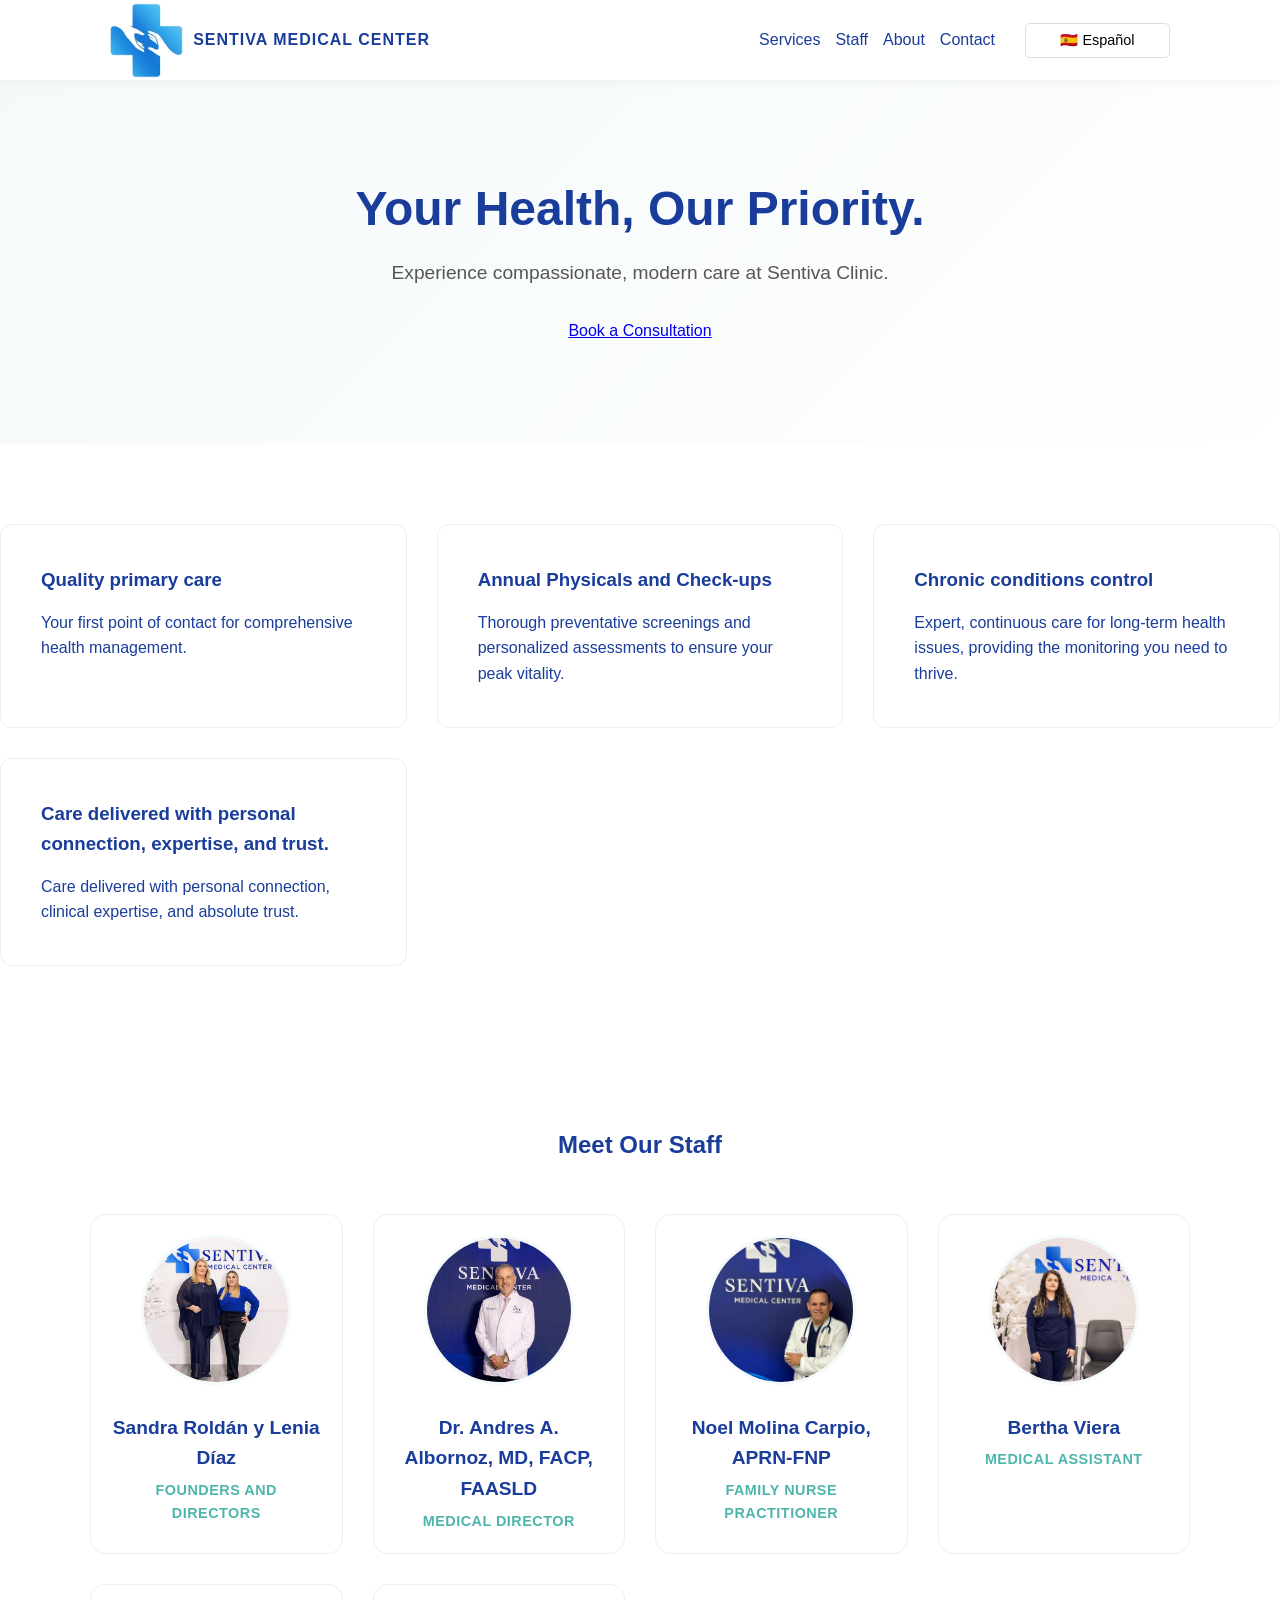
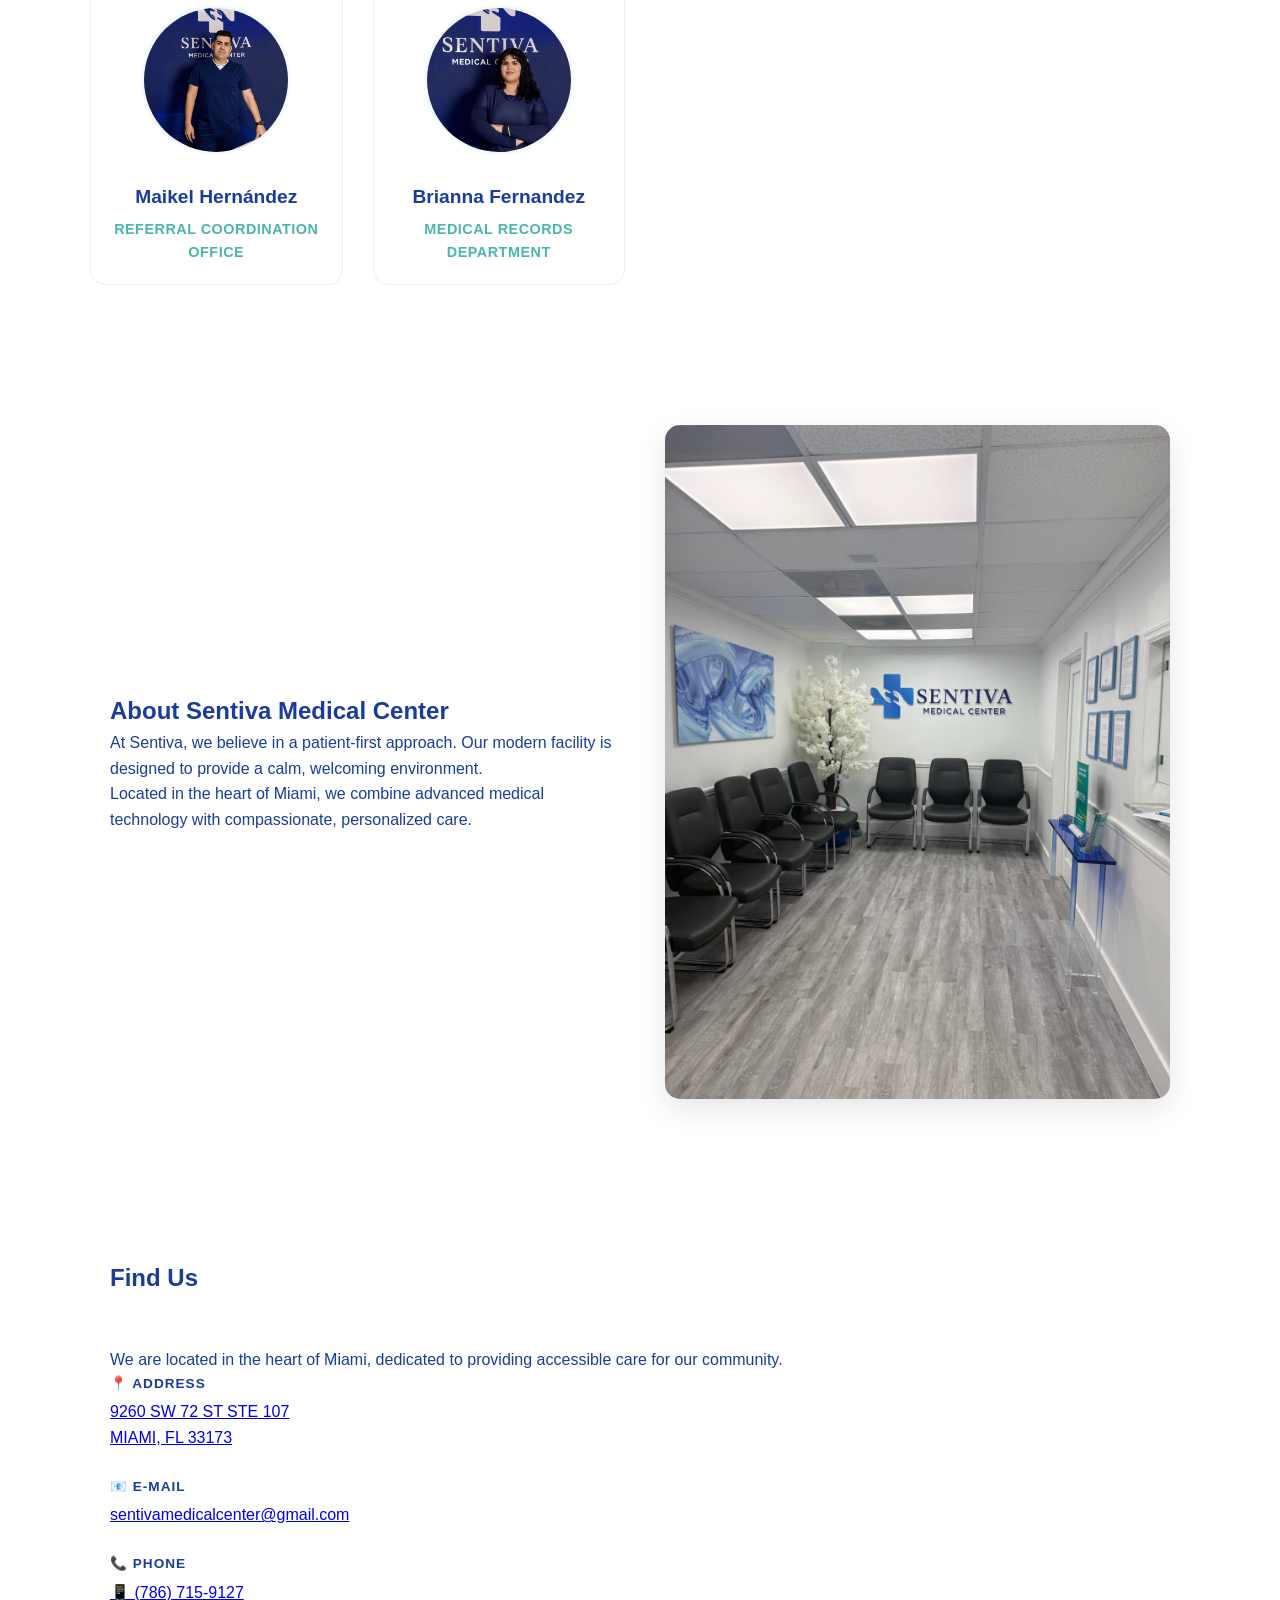
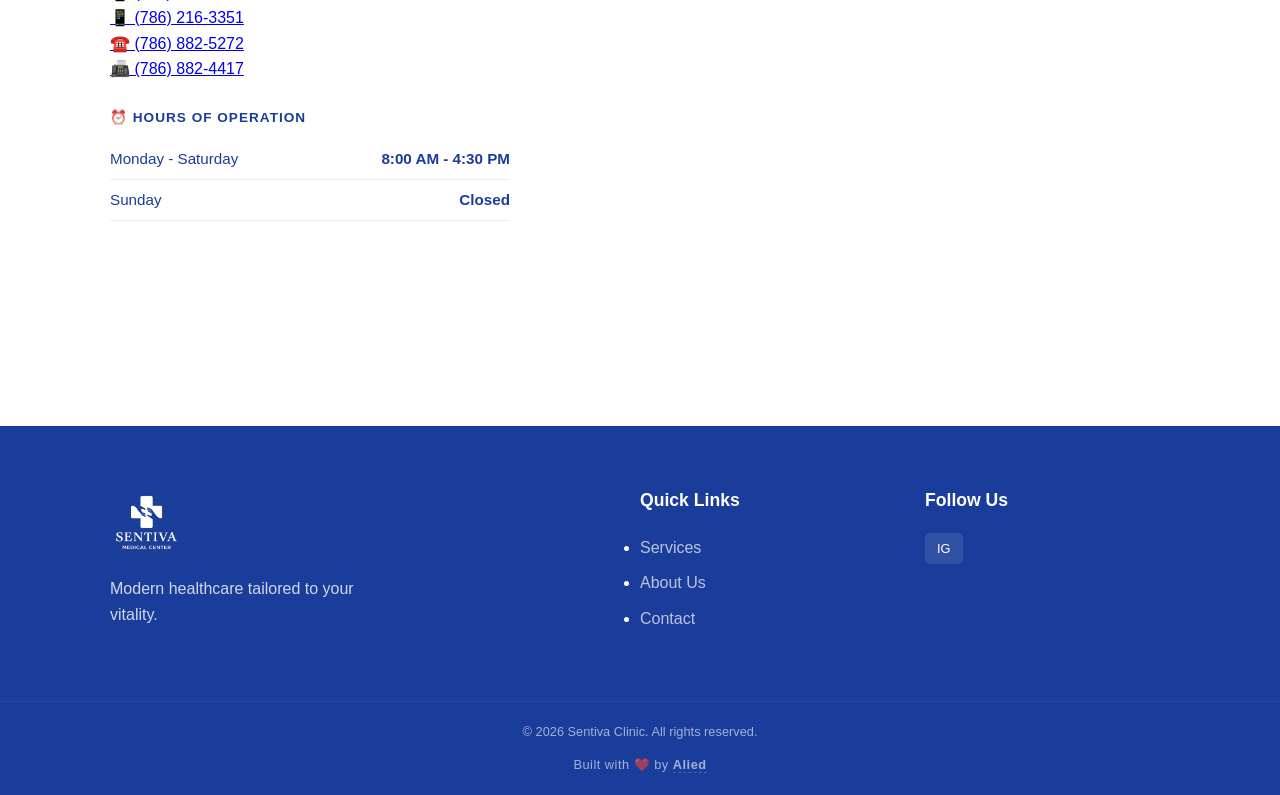
==== docs/index.html @ aee148b2 "Remove Elena Rodriguez from staff list and update Bertha Viera's section in team display" ====
<!DOCTYPE html>
<html lang="en">

<head>
    <meta charset="UTF-8">
    <meta name="viewport" content="width=device-width, initial-scale=1.0">
    <title data-en="Sentiva Clinic | Compassionate Healthcare in Miami"
        data-es="Clínica Sentiva | Salud y Compasión en Miami">
        Sentiva Clinic | Compassionate Healthcare in Miami</title>
    <meta name="description" data-en="Sentiva offers modern primary care and specialized wellness services."
        data-es="Sentiva ofrece atención primaria moderna y servicios de bienestar especializados."
        content="Sentiva offers modern primary care and specialized wellness services.">
    <meta property="og:title" content="Sentiva Clinic | Compassionate Healthcare in Miami">
    <meta property="og:type" content="website">
    <meta property="og:description" content="Personalized healthcare for a healthier you.">
    <meta property="og:image" content="/sentiva/img/photos/sentiva_waitroom.jpeg">
    <link rel="icon" href="img/icon.png" type="image/png">
    <link rel="stylesheet" href="sentiva.css">
    <script src="js/sentiva.js" defer></script>
</head>

<body>

    <header>
        <div class="container">
            <div class="logo">
                <img src="img/icon.png" alt="Sentiva Clinic Logo" data-en-alt="Sentiva Clinic Logo"
                    data-es-alt="Logotipo de la Clínica Sentiva">
                <span><strong>SENTIVA MEDICAL CENTER</strong></span>
            </div>
            <nav>
                <a href="#services" data-en="Services" data-es="Servicios">Services</a>
                <a href="#team" data-en="Staff" data-es="Equipo">Staff</a>
                <a href="#about" data-en="About" data-es="Acerca de">About</a>
                <a href="#contact" data-en="Contact" data-es="Contactar">Contact</a>
                <button id="lang-toggle">🇪🇸 Español</button>
            </nav>
        </div>
    </header>

    <section class="hero">
        <h1 data-en="Your Health, Our Priority." data-es="Tu Salud, Nuestra Prioridad.">Your Health, Our Priority.</h1>
        <p data-en="Experience compassionate, modern care at Sentiva Clinic."
            data-es="Experimenta atención compasiva y moderna en la Clínica Sentiva.">Experience compassionate, modern
            care at Sentiva Clinic.</p>
        <a href="#contact" data-en="Book a Consultation" data-es="Reservar una Consulta">Book a Consultation</a>
    </section>

    <section id="services" class="services">
        <div class="services-grid">
            <div class="service-card">
                <h3 data-en="Quality primary care" data-es="Atención primaria de calidad">Quality primary care</h3>
                <p data-en="Your first point of contact for comprehensive health management."
                    data-es="Su primer punto de contacto para una gestión integral de la salud.">
                    Your first point of contact for comprehensive health management.
            </div>
            <div class="service-card">
                <h3 data-en="Annual Physicals and Check-ups" data-es="Exámenes físicos y chequeos anuales">
                    Annual Physicals and Check-ups</h3>
                <p data-en="Thorough preventative screenings and personalized assessments to ensure your peak vitality."
                    data-es="Evaluaciones preventivas exhaustivas y exámenes personalizados para asegurar su vitalidad.">
                    Thorough preventative screenings and personalized assessments.
                </p>
            </div>
            <div class="service-card">
                <h3 data-en="Chronic conditions control" data-es="Control de condiciones crónicas">
                    Chronic conditions control</h3>
                <p data-en="Expert, continuous care for long-term health issues, providing the monitoring you need to thrive."
                    data-es="Atención experta y continua para problemas de salud, brindando el monitoreo que necesita para prosperar.">
                    Expert, continuous care for long-term health issues.
                </p>
            </div>
            <div class="service-card">
                <h3 data-en="Care delivered with personal connection, expertise, and trust."
                    data-es="Atendemos con cercanía, control y confianza">
                    Care delivered with personal connection, expertise, and trust.</h3>
                <p data-en="Care delivered with personal connection, clinical expertise, and absolute trust."
                    data-es="Atendemos con cercanía, control y confianza, brindando una experiencia médica adaptada a usted.">
                    Care delivered with personal connection, clinical expertise, and absolute trust.
                </p>
            </div>
        </div>
    </section>

    <section id="team" class="container" style="padding: 80px 0;">
        <h2 class="section-title" data-en="Meet Our Staff" data-es="Nuestro Equipo">Meet Our Staff</h2>
        <div class="team-grid">
            <div class="team-card">
                <img src="img/photos/president_ceo_02.jpeg" alt="CEO" class="staff-photo">
                <h3 class="staff-name">Sandra Roldán y Lenia Díaz</h3>
                <p class="staff-role" data-en="Founders and Directors" data-es="Directoras y Fundadoras">
                    Founders and Directors
                </p>
            </div>
            <div class="team-card">
                <img src="img/photos/doctor_logo.jpeg" alt="Dr. Andres A. Albornoz" class="staff-photo">
                <h3 class="staff-name">Dr. Andres A. Albornoz, MD, FACP, FAASLD</h3>
                <p class="staff-role" data-en="Medical Director" data-es="Director Médico">Medical Director</p>
            </div>
            <div class="team-card">
                <img src="img/photos/doctor_02_logo.jpeg" alt="Dr. Noel Molina Carpio, APRN-FNP" class="staff-photo">
                <h3 class="staff-name">Noel Molina Carpio, APRN-FNP</h3>
                <p class="staff-role" data-en="Family Nurse Practitioner" data-es="Practicante de Enfermería Familiar">
                    Family Nurse Practitioner</p>
            </div>
            <div class="team-card">
                <img src="img/photos/medical_assistant_waitroom.jpeg" alt="Bertha Viera" class="staff-photo">
                <h3 class="staff-name">Bertha Viera</h3>
                <p class="staff-role" data-en="Medical Assistant" data-es="Asistente Médico">
                    Medical Assistant</p>
            </div>
            <div class="team-card">
                <img src="img/photos/reference_logo.jpeg" alt="Staff Member" class="staff-photo">
                <h3 class="staff-name">Maikel Hernández</h3>
                <p class="staff-role" data-en="Referral Coordination Office"
                    data-es="Oficina de Coordinación de Referidos">
                    Referral Coordination Office</p>
            </div>
            <div class="team-card">
                <img src="img/photos/medical_records_logo.jpeg" alt="Staff Member" class="staff-photo">
                <h3 class="staff-name">Brianna Fernandez</h3>
                <p class="staff-role" data-en="Medical Records Department" data-es="Departamento de Registros Médicos">
                    Medical Records Department</p>
            </div>
        </div>
    </section>

    <section id="about" class="container">
        <div class="about-wrapper">

            <div class="about-text">
                <h2 data-en="About Sentiva Medical Center" data-es="Acerca de Sentiva Medical Center">
                    About Sentiva Medical Center
                </h2>
                <p data-en="At Sentiva, we believe in a patient-first approach. Our modern facility is designed to provide a calm, welcoming environment."
                    data-es="En Sentiva, creemos en un enfoque centrado en el paciente. Nuestras modernas instalaciones están diseñadas para brindar un ambiente tranquilo y acogedor.">
                    At Sentiva, we believe in a patient-first approach.
                </p>
                <p data-en="Located in the heart of Miami, we combine advanced medical technology with compassionate, personalized care."
                    data-es="Ubicados en el corazón de Miami, combinamos tecnología médica avanzada con una atención compasiva y personalizada.">
                    Located in the heart of Miami, we combine advanced medical technology with compassionate,
                    personalized care.
                </p>
            </div>

            <div class="about-image">
                <img src="img/photos/sentiva_waitroom.jpeg" alt="Sentiva Clinic Waiting Room"
                    data-en-alt="Sentiva Clinic Waiting Room" data-es-alt="Sala de espera de la Clínica Sentiva">
            </div>

        </div>
    </section>

    <section id="contact" class="contact-section container">
        <div class="contact-grid">
            <div class="contact-info">
                <h2 class="section-title" style="text-align: left;" data-en="Find Us" data-es="Encuéntranos">Find Us
                </h2>
                <p data-en="We are located in the heart of Miami, dedicated to providing accessible care for our community."
                    data-es="Estamos ubicados en el corazón de Miami, dedicados a proporcionar atención accesible para nuestra comunidad.">
                    We are located in the heart of Miami, dedicated to providing accessible care for our community.</p>
                <div class="info-item">
                    <strong data-en="📍 Address" data-es="📍 Dirección">📍 Address</strong>
                    <a href="https://maps.google.com/?cid=5584284753075718785&g_mp=Cidnb29nbGUubWFwcy5wbGFjZXMudjEuUGxhY2VzLlNlYXJjaFRleHQ"
                        target="_blank">
                        <p>9260 SW 72 ST STE 107<br>MIAMI, FL 33173</p>
                    </a>
                </div>
                <div class="info-item">
                    <strong data-en="📧 e-mail" data-es="📧 e-mail">📧 e-mail</strong>
                    <p><a href="mailto:sentivamedicalcenter@gmail.com">sentivamedicalcenter@gmail.com</a></p>
                </div>
                <div class="info-item">
                    <strong data-en="📞 Phone" data-es="📞 Teléfono">📞 Phone</strong>
                    <p><a href="tel:(786) 715-9127">📱 (786) 715-9127</a></p>
                    <p><a href="tel:(786) 216-3351">📱 (786) 216-3351</a></p>
                    <p><a href="tel:(786) 882-5272">☎️ (786) 882-5272</a></p>
                    <p><a href="tel:(786) 882-4417">📠 (786) 882-4417</a></p>
                </div>
                <div class="info-item">
                    <strong data-en="⏰ Hours of Operation" data-es="⏰ Horario de Atención">⏰ Hours of Operation</strong>
                    <table class="hours-table">
                        <tr>
                            <td data-en="Monday - Saturday" data-es="Lunes - Sábado">Mon - Sat:</td>
                            <td>8:00 AM - 4:30 PM</td>
                        </tr>
                        <tr>
                            <td data-en="Sunday" data-es="Domingo">Sun:</td>
                            <td data-en="Closed" data-es="Cerrado">Closed</td>
                        </tr>
                    </table>
                </div>
                <!-- Elfsight Google Reviews | Untitled Google Reviews -->
                <script src="https://elfsightcdn.com/platform.js" async></script>
                <div class="elfsight-app-43898736-c4bd-45e7-9773-23c01b2adc4f" data-elfsight-app-lazy></div>
            </div>
        </div>
    </section>
    <div id="bio-modal" class="modal">
        <div class="modal-content">
            <span class="close-modal">&times;</span>
            <div class="modal-body">
                <img src="" alt="" id="modal-img" class="staff-photo-modal">
                <h3 id="modal-name"></h3>
                <p id="modal-role" class="staff-role"></p>
                <div id="modal-bio" class="modal-text"></div>
                <!--
                <div class="modal-contact">
                    <p><strong>Email:</strong> <a href="mailto:" id="modal-email"></a></p>
                </div>
 -->
            </div>
        </div>
    </div>
    <footer class="main-footer">
        <div class="container footer-content">
            <div class="footer-brand">
                <div class="logo"><img src="img/logo_white.png" alt="Sentiva Clinic Logo"></div>
                <p data-en="Modern healthcare tailored to your vitality."
                    data-es="Atención médica moderna adaptada a su vitalidad.">Modern healthcare tailored to your
                    vitality.</p>
            </div>

            <div class="footer-links">
                <h4>Quick Links</h4>
                <ul>
                    <li><a href="#services" data-en="Services" data-es="Servicios">Services</a></li>
                    <li><a href="#about" data-en="About Us" data-es="Acerca de Nosotros">About Us</a></li>
                    <li><a href="#contact" data-en="Contact" data-es="Contacto">Contact</a></li>
                </ul>
            </div>

            <div class="footer-social">
                <h4 data-en="Follow Us" data-es="Síguenos">Follow Us</h4>
                <div class="social-icons">
                    <!--<a href="#">FB</a> -->
                    <a href="https://www.instagram.com/sentivamedicalcenter/" target="_blank"> IG </a>
                    <!--<a href=" #">LI</a> -->
                </div>
            </div>
        </div>
        <div class="footer-bottom">
            <p data-en="&copy; 2026 Sentiva Clinic. All rights reserved."
                data-es="&copy; 2026 Sentiva Clinic. Todos los derechos reservados.">&copy; 2026 Sentiva Clinic. All
                rights reserved.</p>
            <p class="dev-credit">
                Built with ❤️ by <a href="https://github.com/the-java-druid" target="_blank">Alied</a>
            </p>
        </div>
    </footer>
</body>

</html>
---- docs/sentiva.css ----
/* --- Variables & Reset --- */
:root {
  --primary-color: #1a3d9b;
  /* Deep Teal - Trust */
  --secondary-color: #4db6ac;
  /* Seafoam - Health */
  --accent-color: #ff8a65;
  /* Soft Coral - Humanity */
  --bg-light: #f4f9f9;
  /* Very Light Teal background */
  --text-dark: #1a3d9b;
  --text-light: #ffffff;
  --transition: all 0.3s ease;
}

* {
  margin: 0;
  padding: 0;
  box-sizing: border-box;
}

html {
  scroll-behavior: smooth;
}

body {
  font-family: 'Inter', -apple-system, sans-serif;
  line-height: 1.6;
  color: var(--text-dark);
  background-color: #fff;
}

/* --- Layout Components --- */
.container {
  max-width: 1100px;
  margin: 0 auto;
  padding: 0 20px;
}

/* --- Navigation --- */
header {
  background: #fff;
  height: 80px;
  display: flex;
  align-items: center;
  position: sticky;
  top: 0;
  z-index: 1000;
  box-shadow: 0 2px 10px rgba(0, 0, 0, 0.05);
}

header .container {
  display: flex;
  justify-content: space-between;
  align-items: center;
  width: 100%;
}

.logo {
  font-size: 1.0rem;
  font-weight: 800;
  color: var(--primary-color);
  letter-spacing: 1px;
  display: flex;
  align-items: center;
}

.logo img {
  height: 75px;
  margin-right: 10px;
}

nav a {
  text-decoration: none;
  color: var(--text-dark);
  margin-left: 25px;
  font-weight: 500;
  transition: var(--transition);
  white-space: nowrap;
}

nav a:hover {
  color: var(--secondary-color);
}

.nav-cta {
  background: var(--primary-color);
  color: var(--text-light) !important;
  padding: 10px 20px;
  border-radius: 50px;
}

/* --- Hero Section --- */
.hero {
  background: linear-gradient(135deg, var(--bg-light) 0%, #ffffff 100%);
  padding: 100px 0;
  text-align: center;
}

.hero h1 {
  font-size: 3rem;
  color: var(--primary-color);
  margin-bottom: 20px;
  line-height: 1.2;
}

.hero p {
  font-size: 1.2rem;
  max-width: 600px;
  margin: 0 auto 30px;
  color: #555;
}

.btn-main,
.btn {
  display: inline-block;
  background: var(--secondary-color);
  color: white;
  padding: 15px 35px;
  border-radius: 5px;
  text-decoration: none;
  font-weight: 600;
  box-shadow: 0 4px 15px rgba(77, 182, 172, 0.3);
  transition: var(--transition);
}

.btn-main:hover,
.btn:hover {
  transform: translateY(-2px);
  box-shadow: 0 6px 20px rgba(77, 182, 172, 0.4);
}

/* --- Services Grid --- */
.services {
  padding: 80px 0;
}

.section-title {
  text-align: center;
  margin-bottom: 50px;
}

.services-grid {
  display: grid;
  grid-template-columns: repeat(auto-fit, minmax(300px, 1fr));
  gap: 30px;
}

.service-card {
  padding: 40px;
  background: #fff;
  border-radius: 12px;
  border: 1px solid #eee;
  transition: var(--transition);
}

.service-card:hover {
  border-color: var(--secondary-color);
  box-shadow: 0 10px 30px rgba(0, 0, 0, 0.05);
}

.service-card h3 {
  color: var(--primary-color);
  margin-bottom: 15px;
}

nav {
  display: flex;
  align-items: center;
  justify-content: flex-end;
  flex: 1;
  gap: 15px;
}

nav a {
  text-decoration: none;
  color: var(--text-dark);
  margin-left: 0;
  /* Margin handled by gap now */
  font-weight: 500;
  transition: var(--transition);
  white-space: nowrap;
}

/* --- Responsive --- */
@media (max-width: 768px) {

  body,
  html {
    overflow-x: hidden;
    width: 100%;
  }

  header {
    height: auto;
    padding: 15px 0;
  }

  header .container {
    flex-wrap: wrap;
    justify-content: center;
  }

  .logo {
    margin-bottom: 5px;
  }

  .hero h1 {
    font-size: 2.2rem;
  }

  nav {
    justify-content: center;
    width: 100%;
    margin-top: 10px;
    flex-wrap: wrap;
  }

  #lang-toggle {
    margin-left: 0;
    margin-top: 5px;
  }

  .about-wrapper {
    flex-direction: column;
    gap: 30px;
    padding: 40px 0;
    text-align: center;
  }

  .about-text,
  .about-image {
    min-width: 100%;
  }

  .modal-content {
    width: 95%;
    overflow-y: auto;
    /*
    background-color: #fff;
    margin: 10% auto;
    padding: 40px;
    border-radius: 20px;
    height: 90vh;
    margin: 5vh auto;
    position: relative;
    text-align: center;
    box-shadow: 0 20px 40px rgba(0, 0, 0, 0.2);
    */
  }

  .footer-content {
    grid-template-columns: 1fr;
    text-align: center;
    padding: 0 20px;
  }

  .footer-brand p {
    margin: 15px auto;
  }

  .footer-links ul {
    list-style: none;
    padding: 0;
  }

  .team-grid {
    grid-template-columns: 1fr;
    /* Single column on mobile */
    gap: 20px;
  }
}

/* --- Team Grid Styles --- */
.team-grid {
  display: grid;
  grid-template-columns: repeat(auto-fit, minmax(250px, 1fr));
  gap: 30px;
  margin-top: 40px;
}

.team-card {
  text-align: center;
  padding: 20px;
  background: #fff;
  border-radius: 15px;
  border: 1px solid #eee;
  transition: var(--transition);
}

.team-card:hover {
  transform: translateY(-5px);
  box-shadow: 0 10px 30px rgba(0, 0, 0, 0.05);
  border-color: var(--secondary-color);
}

.staff-photo {
  width: 150px;
  height: 150px;
  border-radius: 50%;
  object-fit: cover;
  margin-bottom: 20px;
  border: 3px solid var(--bg-light);
}

.staff-name {
  color: var(--primary-color);
  margin-bottom: 5px;
  font-size: 1.2rem;
}

.staff-role {
  color: var(--secondary-color);
  font-weight: 600;
  font-size: 0.9rem;
  text-transform: uppercase;
  letter-spacing: 0.5px;
}

/* --- Contact Section Styles --- */
.contact-section {
  padding: 100px 20px;
}

.contact-grid {
  display: grid;
  gap: 60px;
  align-items: start;
}

.info-item {
  margin-bottom: 25px;
}

.info-item strong {
  display: block;
  color: var(--primary-color);
  margin-bottom: 5px;
  text-transform: uppercase;
  font-size: 0.85rem;
  letter-spacing: 1px;
}

/* Hours Table */
.hours-table {
  width: 100%;
  border-collapse: collapse;
  margin-top: 10px;
  grid-template-columns: 1fr;
  max-width: 400px;
}

.hours-table td {
  padding: 8px 0;
  border-bottom: 1px solid #eee;
  font-size: 0.95rem;
}

.hours-table td:last-child {
  text-align: right;
  font-weight: 600;
  color: var(--primary-color);
}

/* Form Styling */
.contact-form-container {
  background: var(--bg-light);
  padding: 40px;
  border-radius: 15px;
}

.form-group {
  margin-bottom: 20px;
}

.form-group label {
  display: block;
  margin-bottom: 8px;
  font-weight: 500;
}

.form-group input,
.form-group textarea {
  width: 100%;
  padding: 12px;
  border: 1px solid #ddd;
  border-radius: 8px;
  font-family: inherit;
}

.form-group input:focus,
.form-group textarea:focus {
  outline: 2px solid var(--secondary-color);
  border-color: transparent;
}

/* --- Modal Background --- */
.modal {
  display: none;
  position: fixed;
  z-index: 2000;
  left: 0;
  top: 0;
  width: 100%;
  background-color: rgba(0, 0, 0, 0.7);
  backdrop-filter: blur(5px);
}

/* --- Modal Box --- */
.modal-content {
  background-color: #fff;
  margin: 10% auto;
  padding: 40px;
  border-radius: 20px;
  width: 90%;
  height: 90vh;
  margin: 5vh auto;
  position: relative;
  text-align: center;
  box-shadow: 0 20px 40px rgba(0, 0, 0, 0.2);
}

.close-modal {
  position: absolute;
  right: 20px;
  top: 15px;
  font-size: 28px;
  cursor: pointer;
  color: var(--primary-color);
}

.modal-text {
  margin: 20px 0;
  line-height: 1.8;
  color: #555;
  text-align: center;
}

.staff-photo-modal {
  border-radius: 50%;
  margin-bottom: 20px;
  border: 3px solid var(--bg-light);
  max-width: 90%;
  max-height: calc(100vh - 500px);
}

.privacy-note {
  font-size: 0.75rem;
  text-align: center;
  margin-top: 15px;
  color: #888;
}

.main-footer {
  background: var(--primary-color);
  color: white;
  padding: 60px 0 20px;
  margin-top: 80px;
  width: 100%;
  position: relative;
  left: 0;
}

.footer-content {
  display: grid;
  grid-template-columns: 2fr 1fr 1fr;
  gap: 40px;
}

.footer-brand p {
  margin-top: 15px;
  opacity: 0.8;
  max-width: 250px;
}

.footer-links h4,
.footer-social h4 {
  margin-bottom: 20px;
  font-size: 1.1rem;
}

.footer-links ul {
  list-status: none;
  padding: 0;
}

.footer-links li {
  margin-bottom: 10px;
}

.footer-links a {
  color: white;
  text-decoration: none;
  opacity: 0.7;
  transition: var(--transition);
}

.footer-links a:hover {
  opacity: 1;
  padding-left: 5px;
}

.social-icons a {
  color: white;
  text-decoration: none;
  margin-right: 15px;
  background: rgba(255, 255, 255, 0.1);
  padding: 8px 12px;
  border-radius: 5px;
  font-size: 0.8rem;
}

.footer-bottom {
  text-align: center;
  margin-top: 60px;
  padding-top: 20px;
  border-top: 1px solid rgba(255, 255, 255, 0.1);
  font-size: 0.8rem;
  opacity: 0.6;
}

.dev-credit {
  margin-top: 12px;
  font-size: 0.8rem;
  letter-spacing: 0.5px;
}

.dev-credit a {
  color: #ffffff;
  text-decoration: none;
  font-weight: 600;
  border-bottom: 1px dashed rgba(255, 255, 255, 0.3);
  transition: var(--transition);
}

.dev-credit a:hover {
  color: var(--secondary-color);
  border-bottom-color: var(--secondary-color);
}

/* Hide elements with translation data until the script runs */
[data-en] {
  visibility: hidden;
}

/* Show them once the script (or CSS) adds a 'loaded' or lang class */
.lang-en [data-en],
.lang-es [data-en] {
  visibility: visible;
}

#lang-toggle {
  background: none;
  border: 1px solid #ddd;
  cursor: pointer;
  padding: 8px 12px;
  border-radius: 5px;
  margin-left: 15px;

  /* Internal button stability */
  min-width: 145px;
  display: inline-flex;
  justify-content: center;
  align-items: center;

  font-family: inherit;
  font-size: 0.9rem;
  white-space: nowrap;
  transition: var(--transition);
}

#lang-toggle:hover {
  border-color: var(--secondary-color);
  background-color: var(--bg-light);
}

.about-wrapper {
  display: flex;
  align-items: center;
  gap: 50px;
  padding: 60px 0;
}

.about-text,
.about-image {
  flex: 1;
  min-width: 300px;
}

.about-image img {
  width: 100%;
  height: auto;
  border-radius: 15px;
  box-shadow: 0 10px 30px rgba(0, 0, 0, 0.1);
  display: block;
}
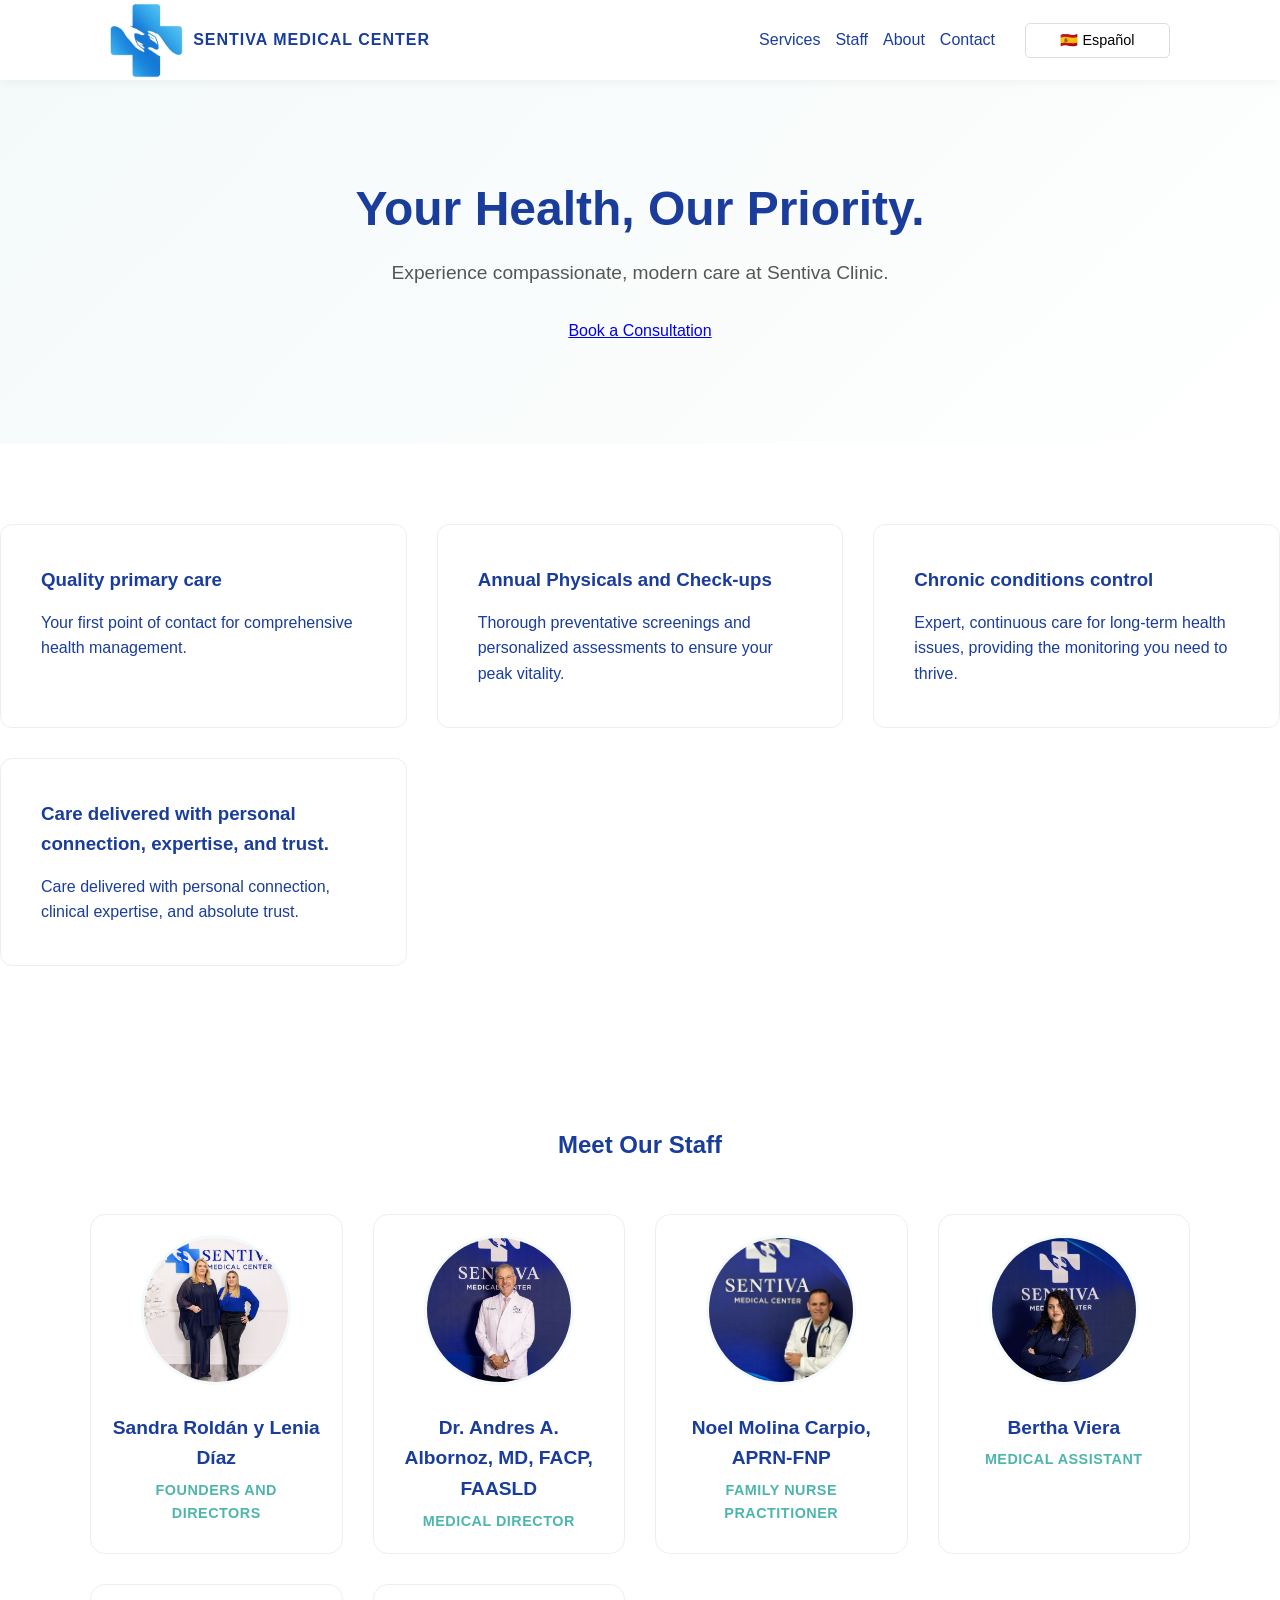
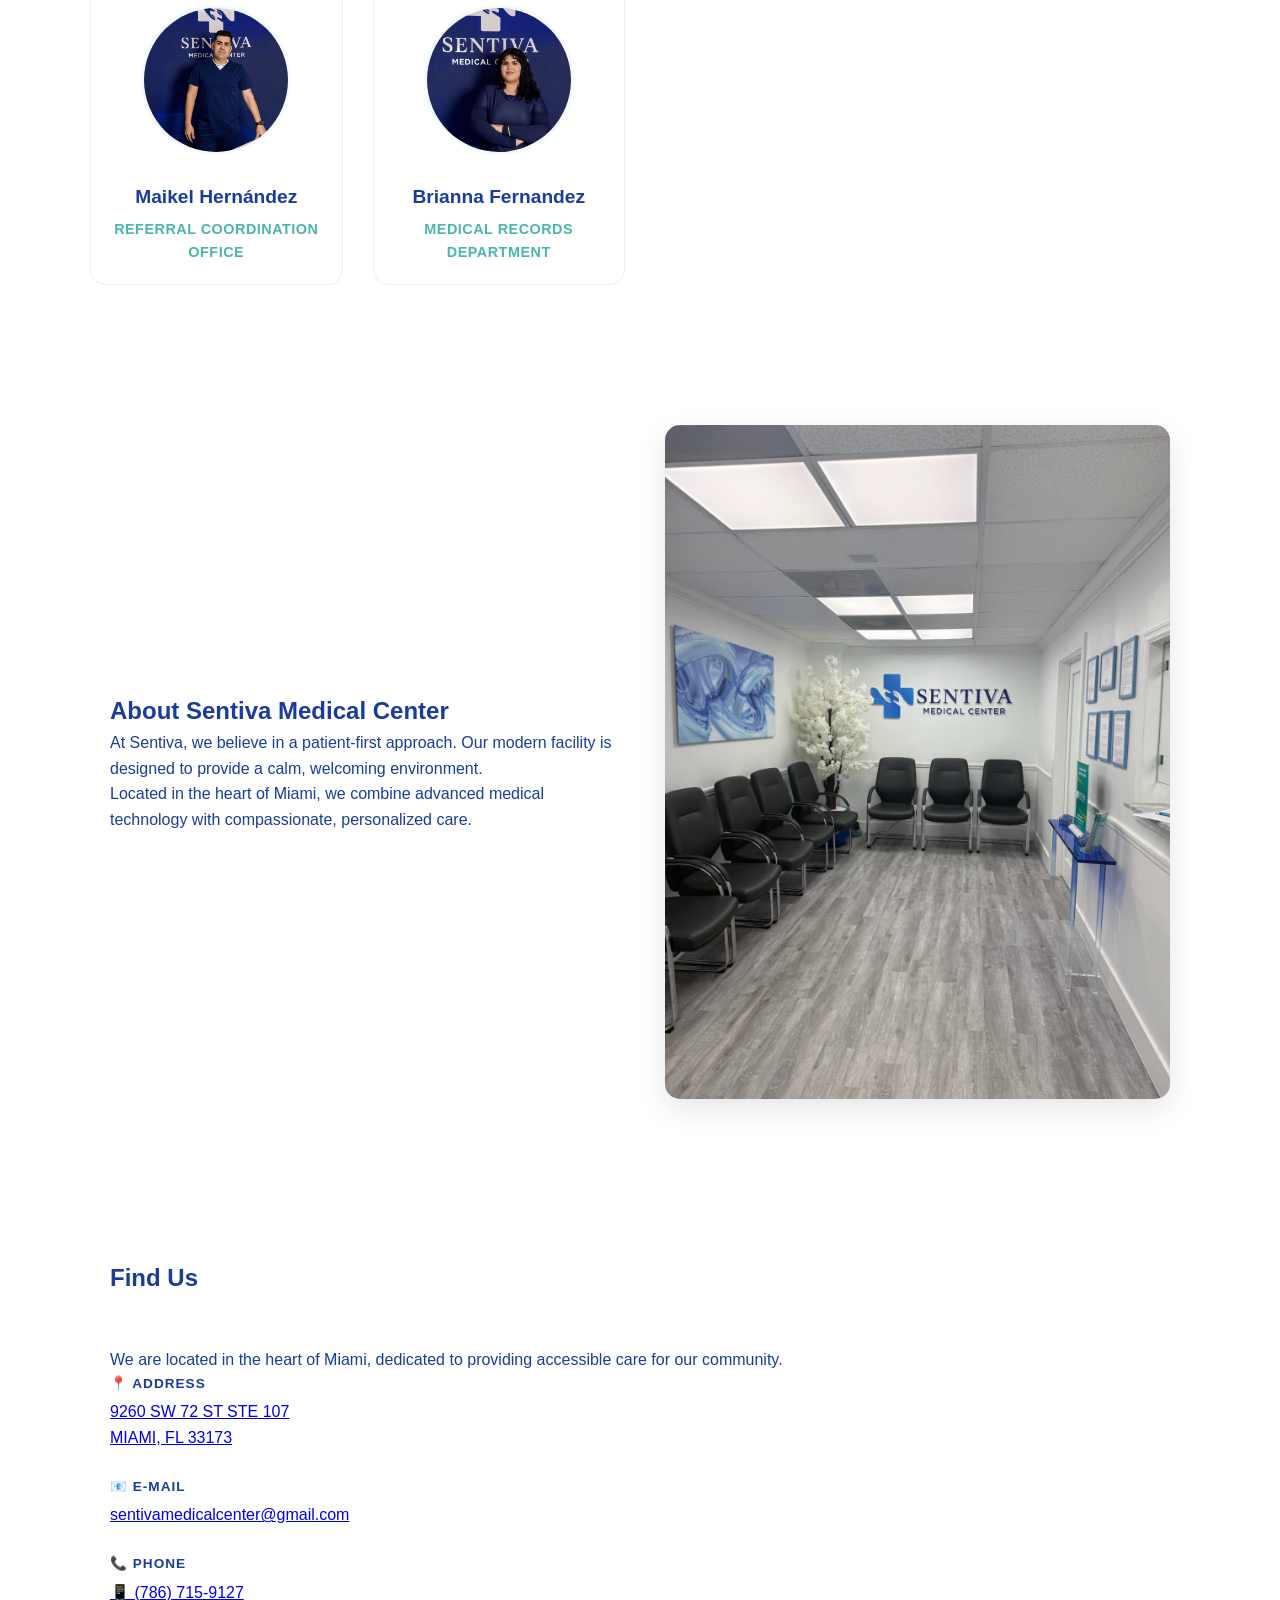
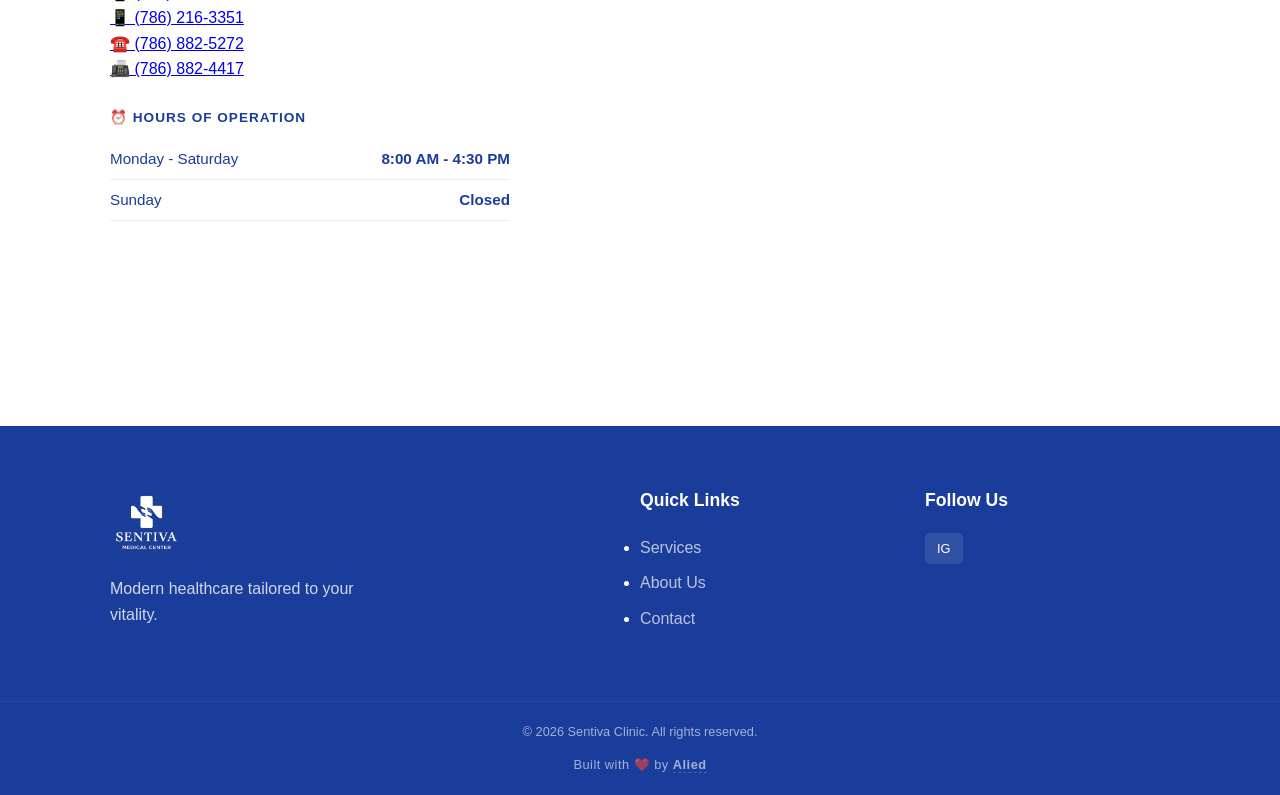
==== commit 8f1d4a94: "Add medical assistant logo image and update Bertha Viera's photo in team section" ====
--- a/docs/index.html
+++ b/docs/index.html
@@ -104,7 +104,7 @@
                     Family Nurse Practitioner</p>
             </div>
             <div class="team-card">
-                <img src="img/photos/medical_assistant_waitroom.jpeg" alt="Bertha Viera" class="staff-photo">
+                <img src="img/photos/medical_assistant_logo.jpeg" alt="Bertha Viera" class="staff-photo">
                 <h3 class="staff-name">Bertha Viera</h3>
                 <p class="staff-role" data-en="Medical Assistant" data-es="Asistente Médico">
                     Medical Assistant</p>
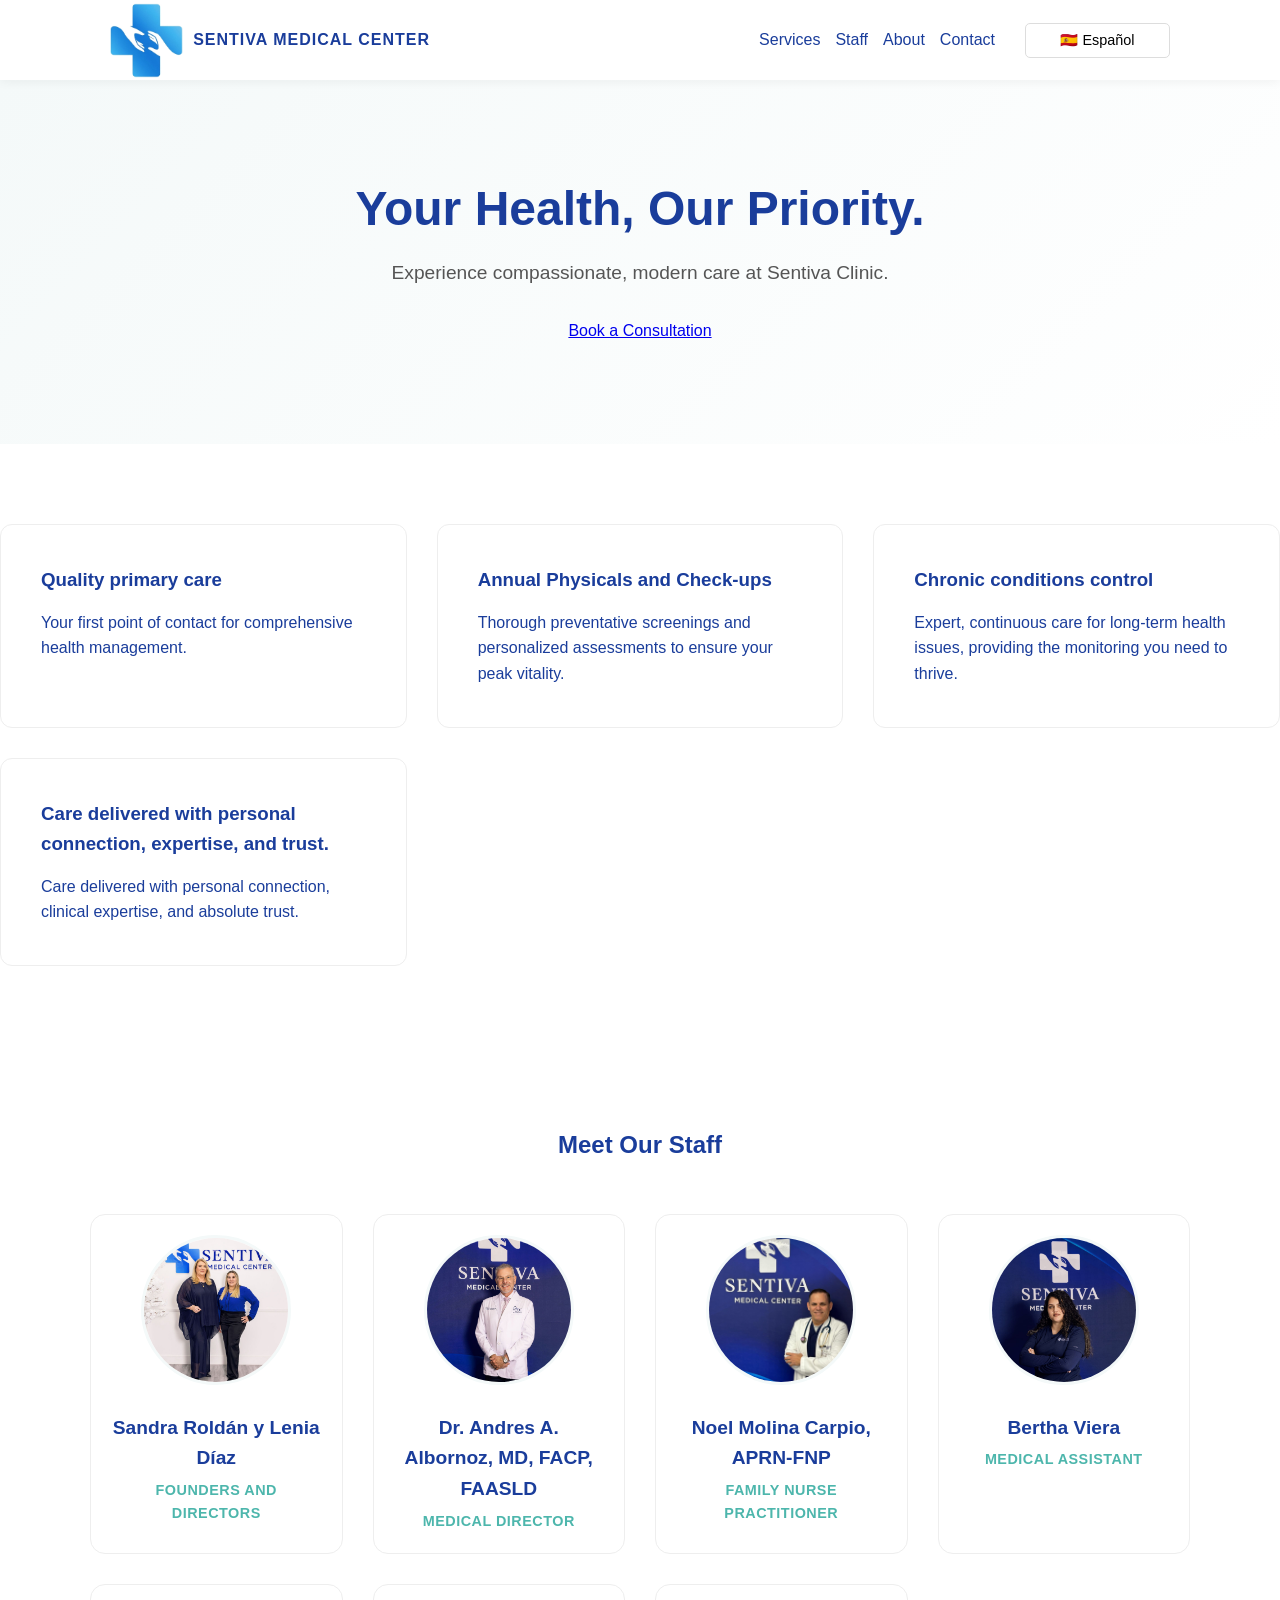
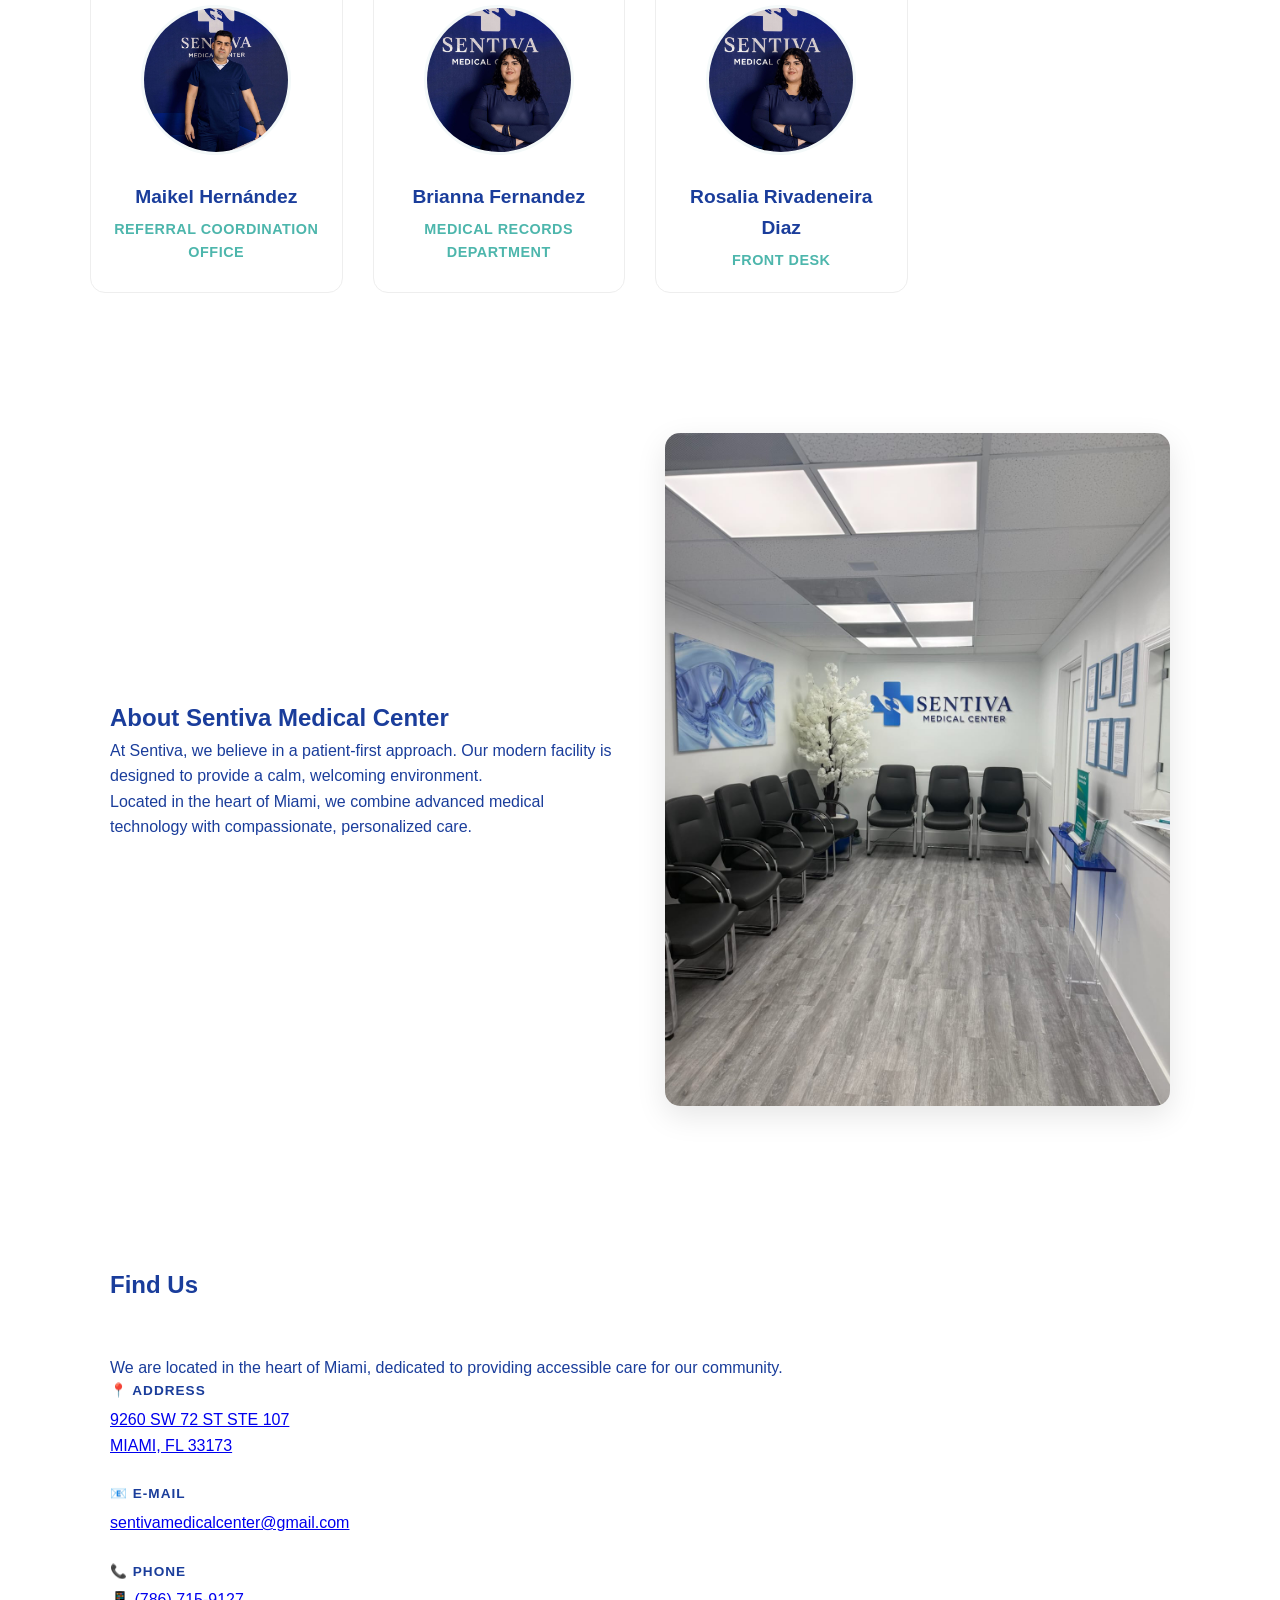
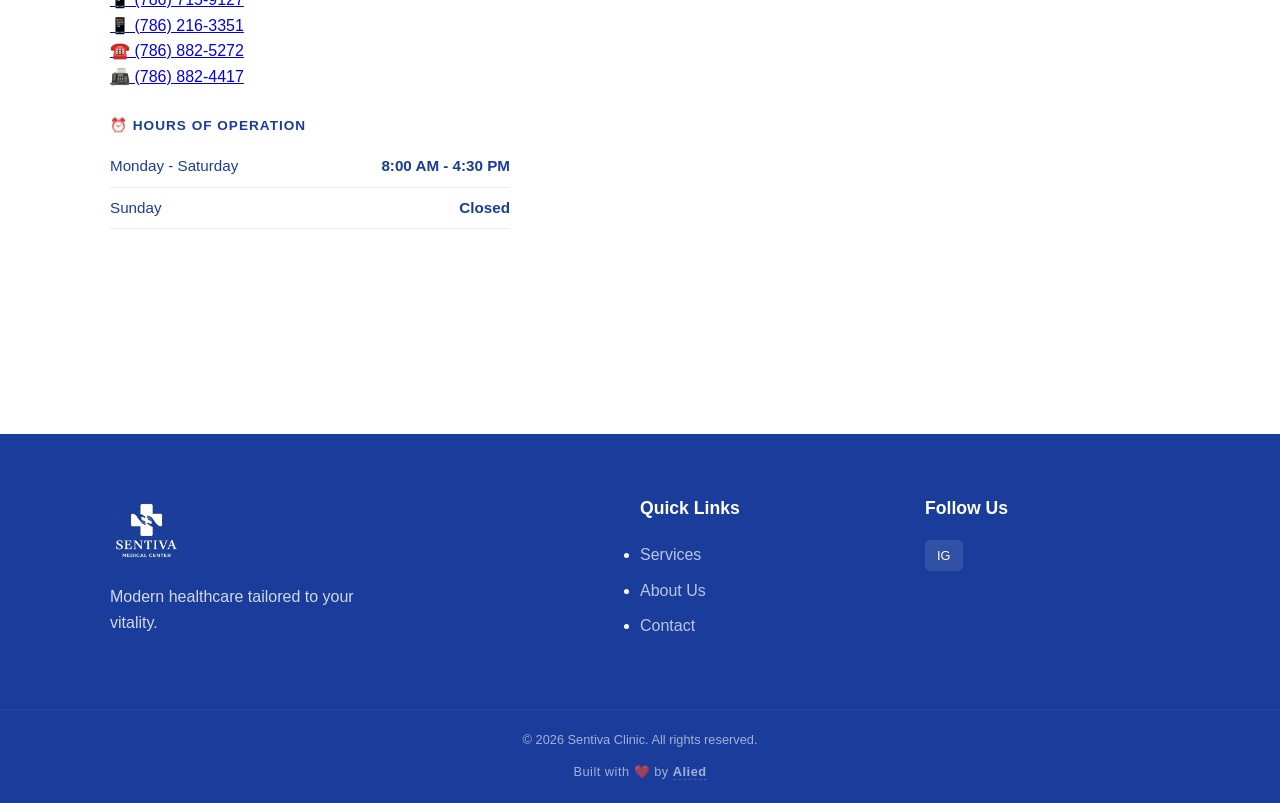
==== commit ddd06d5b: "Add Rosalia Rivadeneira Diaz to staff list and update team section" ====
--- a/docs/index.html
+++ b/docs/index.html
@@ -122,6 +122,11 @@
                 <p class="staff-role" data-en="Medical Records Department" data-es="Departamento de Registros Médicos">
                     Medical Records Department</p>
             </div>
+            <div class="team-card">
+                <img src="img/photos/front_desk_logo.jpeg" alt="Staff Member" class="staff-photo">
+                <h3 class="staff-name">Rosalia Rivadeneira Diaz</h3>
+                <p class="staff-role" data-en="Front Desk" data-es="Recepción">Front Desk</p>
+            </div>
         </div>
     </section>
 
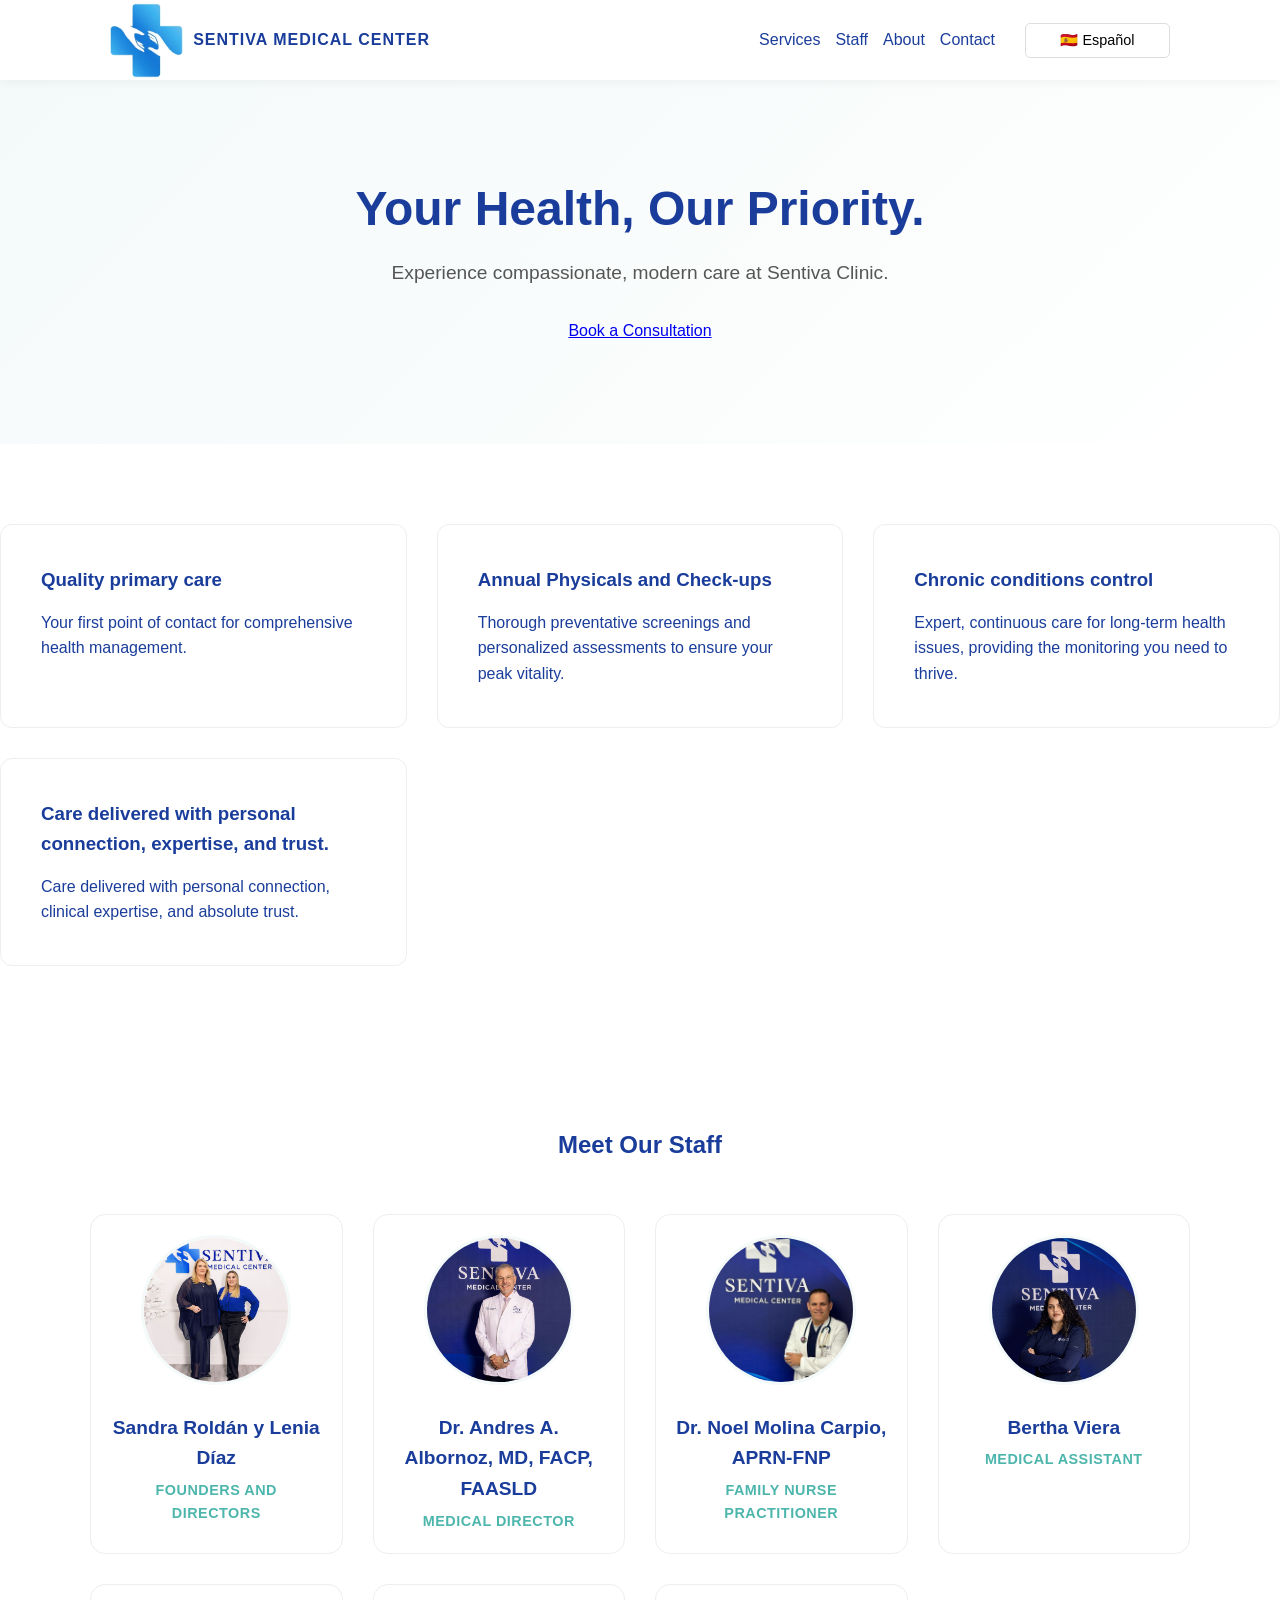
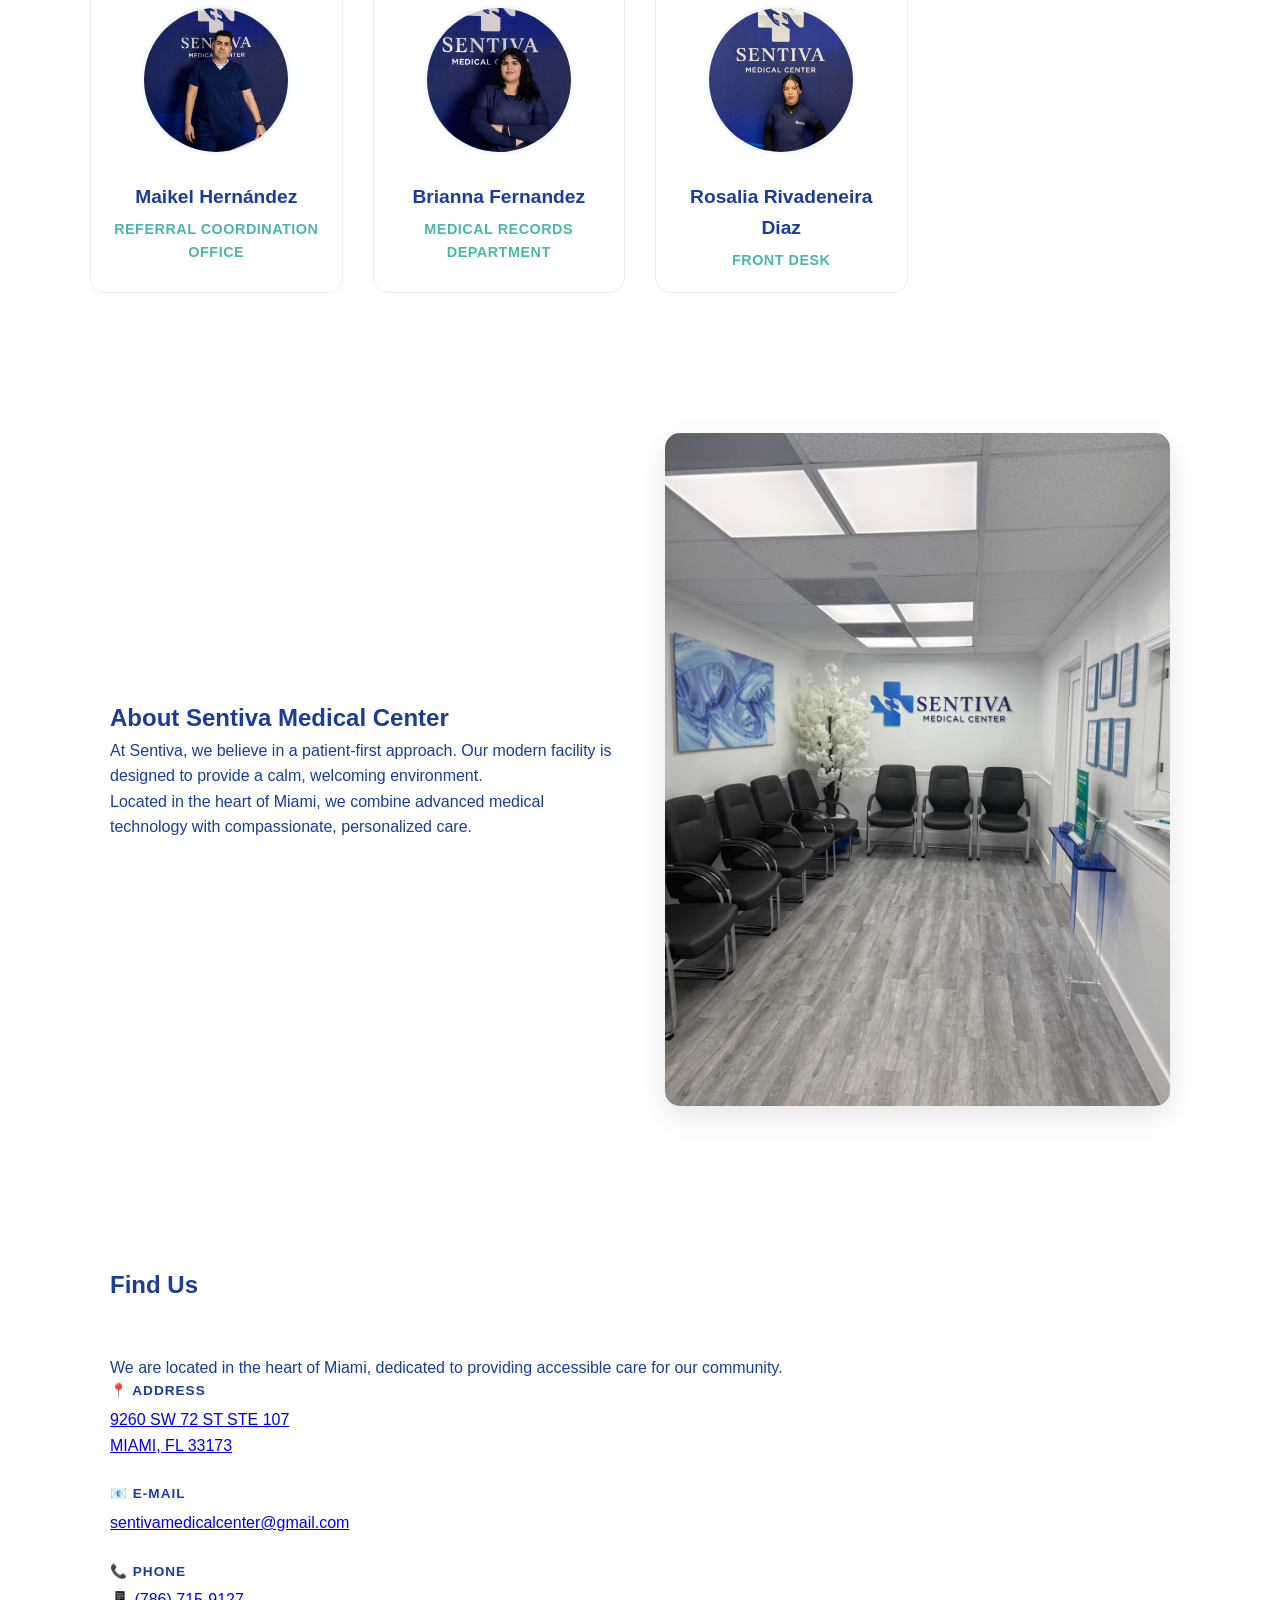
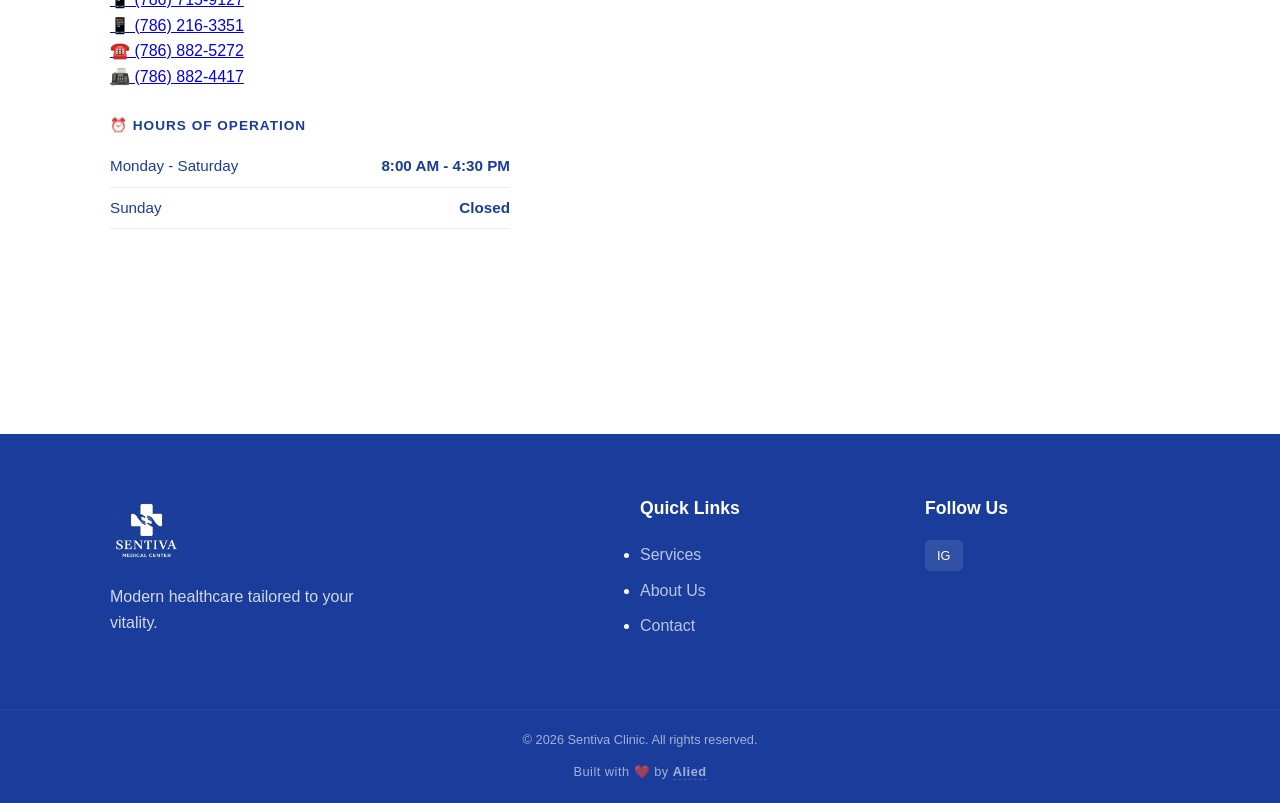
==== commit f56a81aa: "Add title prefix "Dr." to Noel Molina Carpio in staff section" ====
--- a/docs/index.html
+++ b/docs/index.html
@@ -99,7 +99,7 @@
             </div>
             <div class="team-card">
                 <img src="img/photos/doctor_02_logo.jpeg" alt="Dr. Noel Molina Carpio, APRN-FNP" class="staff-photo">
-                <h3 class="staff-name">Noel Molina Carpio, APRN-FNP</h3>
+                <h3 class="staff-name">Dr. Noel Molina Carpio, APRN-FNP</h3>
                 <p class="staff-role" data-en="Family Nurse Practitioner" data-es="Practicante de Enfermería Familiar">
                     Family Nurse Practitioner</p>
             </div>
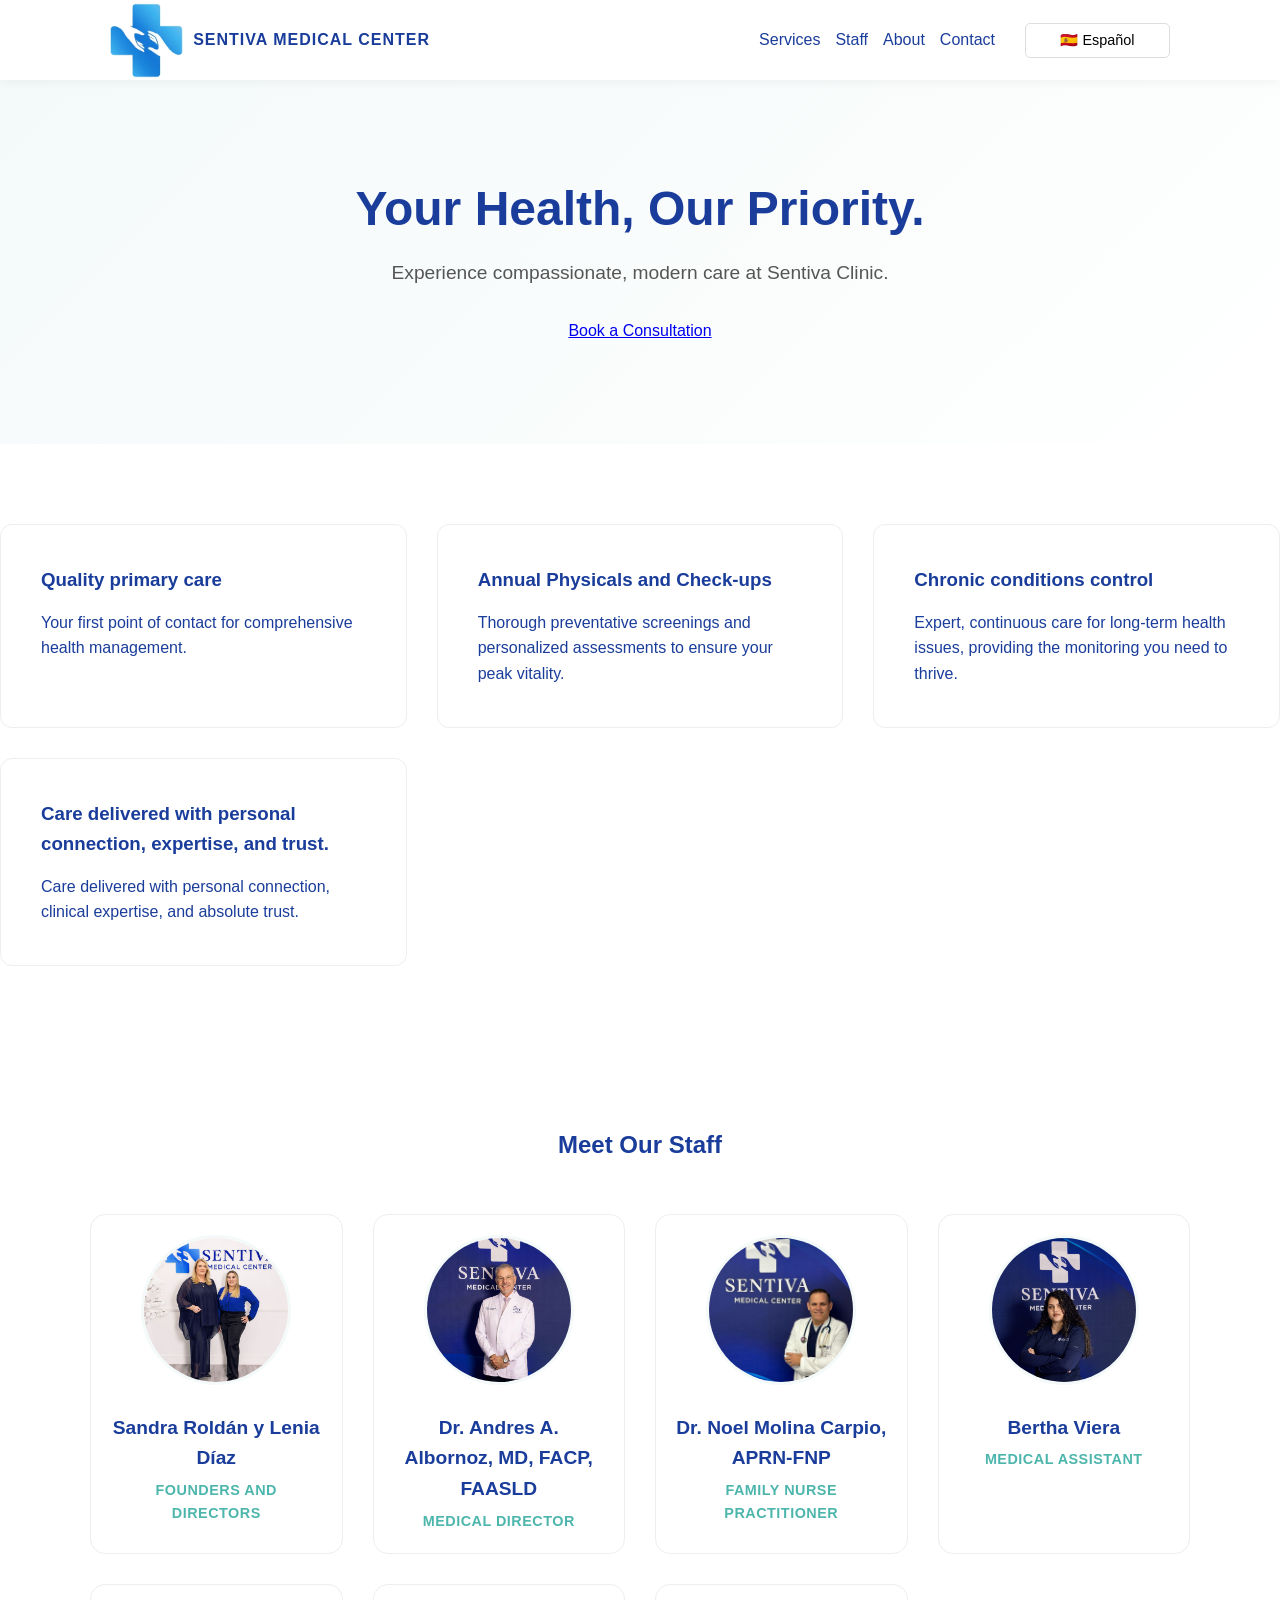
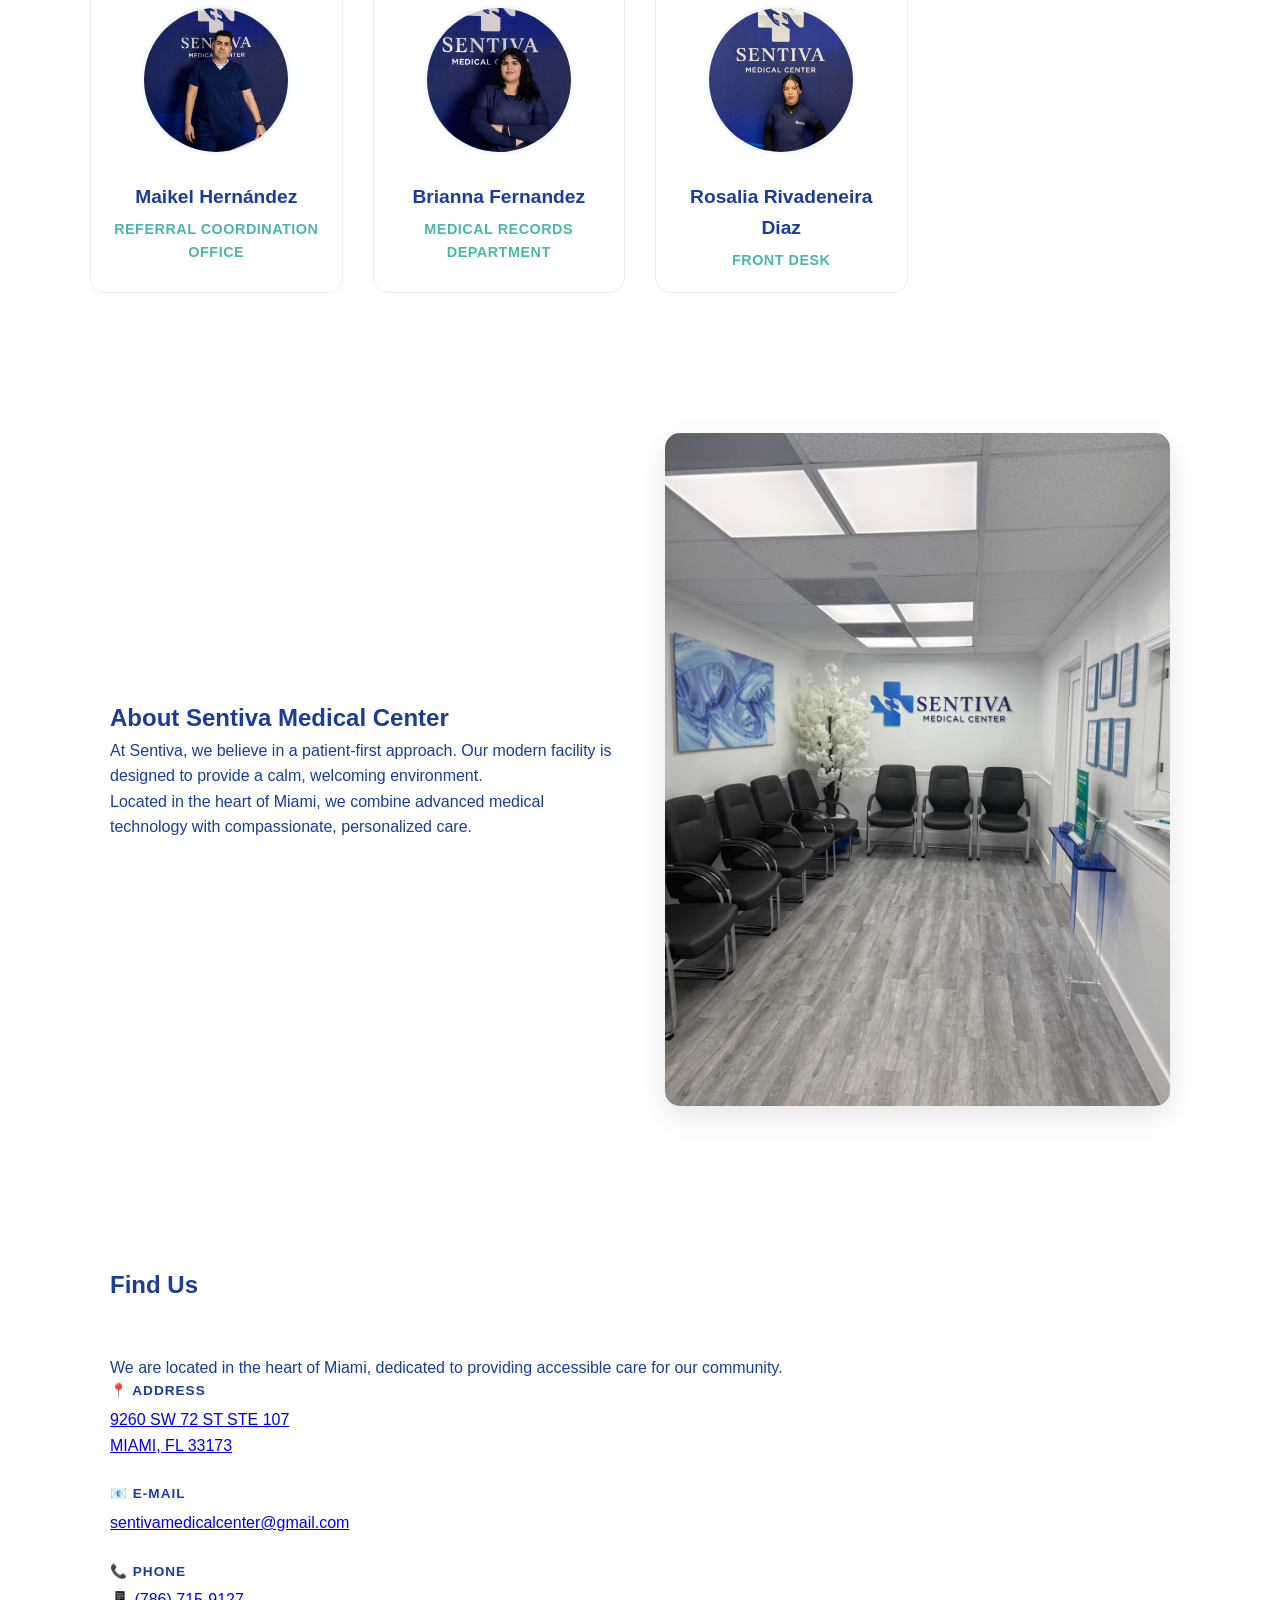
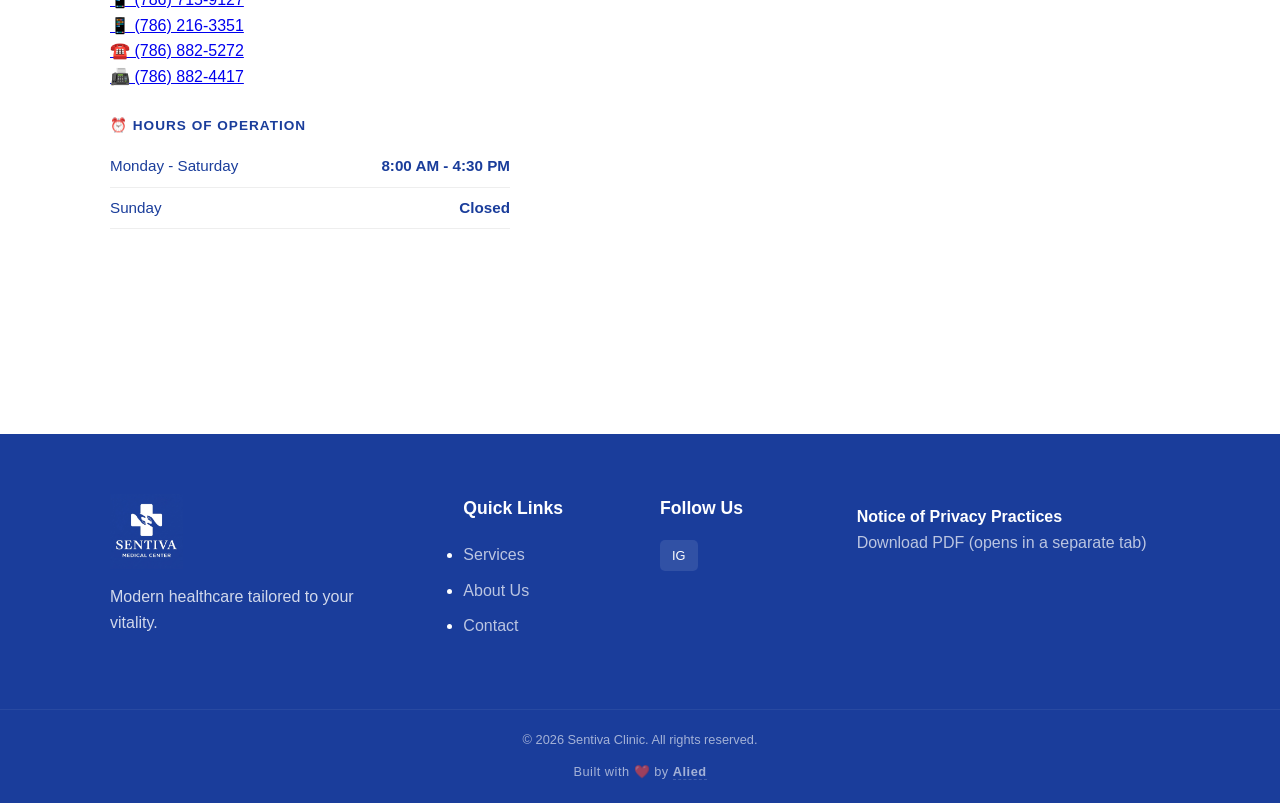
==== commit e20f0a03: "Add privacy notice" ====
--- a/docs/index.html
+++ b/docs/index.html
@@ -225,7 +225,6 @@
                     data-es="Atención médica moderna adaptada a su vitalidad.">Modern healthcare tailored to your
                     vitality.</p>
             </div>
-
             <div class="footer-links">
                 <h4>Quick Links</h4>
                 <ul>
@@ -234,13 +233,24 @@
                     <li><a href="#contact" data-en="Contact" data-es="Contacto">Contact</a></li>
                 </ul>
             </div>
-
             <div class="footer-social">
                 <h4 data-en="Follow Us" data-es="Síguenos">Follow Us</h4>
                 <div class="social-icons">
                     <!--<a href="#">FB</a> -->
                     <a href="https://www.instagram.com/sentivamedicalcenter/" target="_blank"> IG </a>
                     <!--<a href=" #">LI</a> -->
+                </div>
+            </div>
+            <!-- Privacy Compliance Link -->
+            <div class="footer-privacy-notice">
+                <h4 data-en="Notice of Privacy Practices" data-es="Aviso de Prácticas de Privacidad">Notice of Privacy
+                    Practices</h4>
+                <div class="footer-links">
+                    <a id="privacy-link" href="docs/SENTIVA MEDICAL CENTER NOTICE OF PRIVACY PRACTICES.pdf"
+                        target="_blank" rel="noopener noreferrer" data-en="Download PDF (opens in a separate tab)"
+                        data-es="Descargar PDF (Abre en una pestaña nueva)">
+                        Download PDF (opens in a separate tab)
+                    </a>
                 </div>
             </div>
         </div>
--- a/docs/sentiva.css
+++ b/docs/sentiva.css
@@ -463,7 +463,7 @@
 
 .footer-content {
   display: grid;
-  grid-template-columns: 2fr 1fr 1fr;
+  grid-template-columns: 2fr 1fr 1fr 2fr;
   gap: 40px;
 }
 
@@ -510,6 +510,22 @@
   font-size: 0.8rem;
 }
 
+/* --- Privacy Link Compliance Styling --- */
+.footer-privacy-notice {
+  margin-top: 10px;
+}
+
+.privacy-notice-link a {
+  color: var(--text-muted, #666666);
+  font-size: 0.85rem;
+  text-decoration: underline;
+  transition: color 0.2s ease;
+}
+
+.privacy-notice-link a:hover {
+  color: var(--primary-color, #0056b3);
+}
+
 .footer-bottom {
   text-align: center;
   margin-top: 60px;
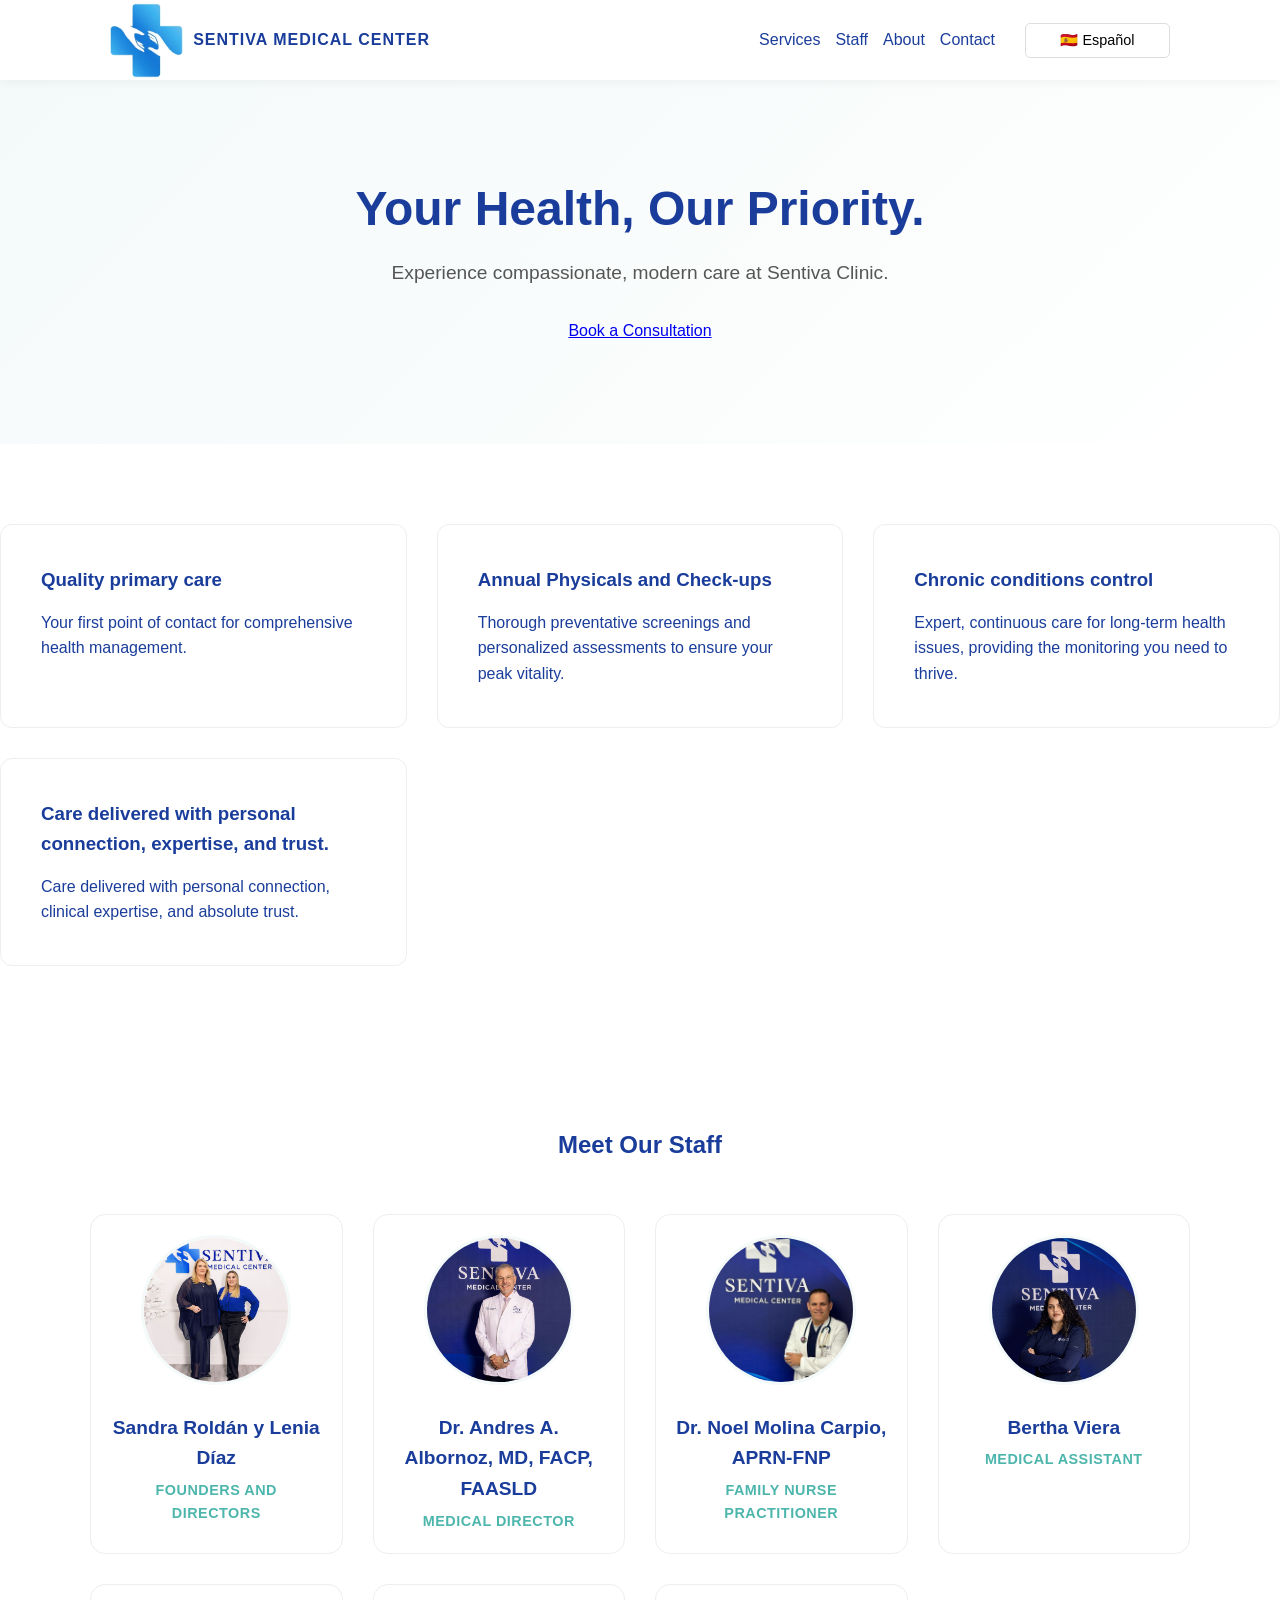
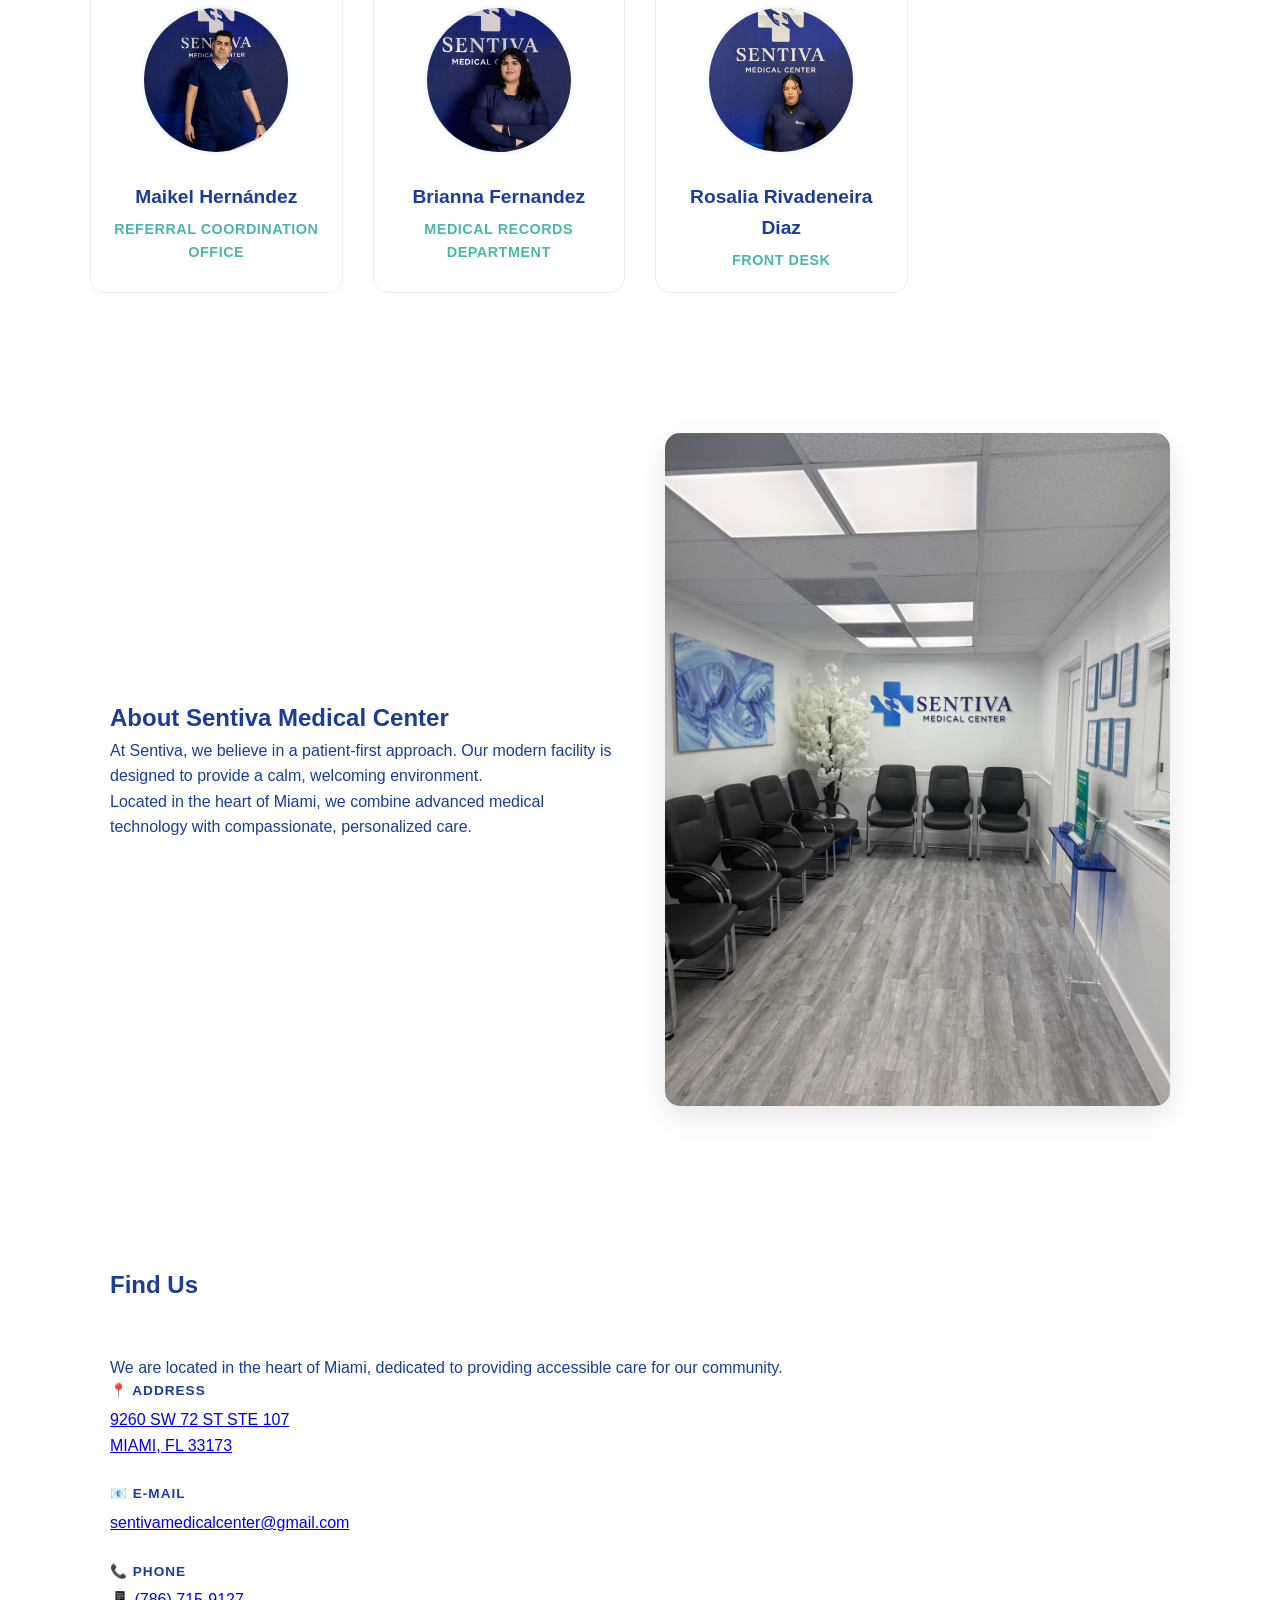
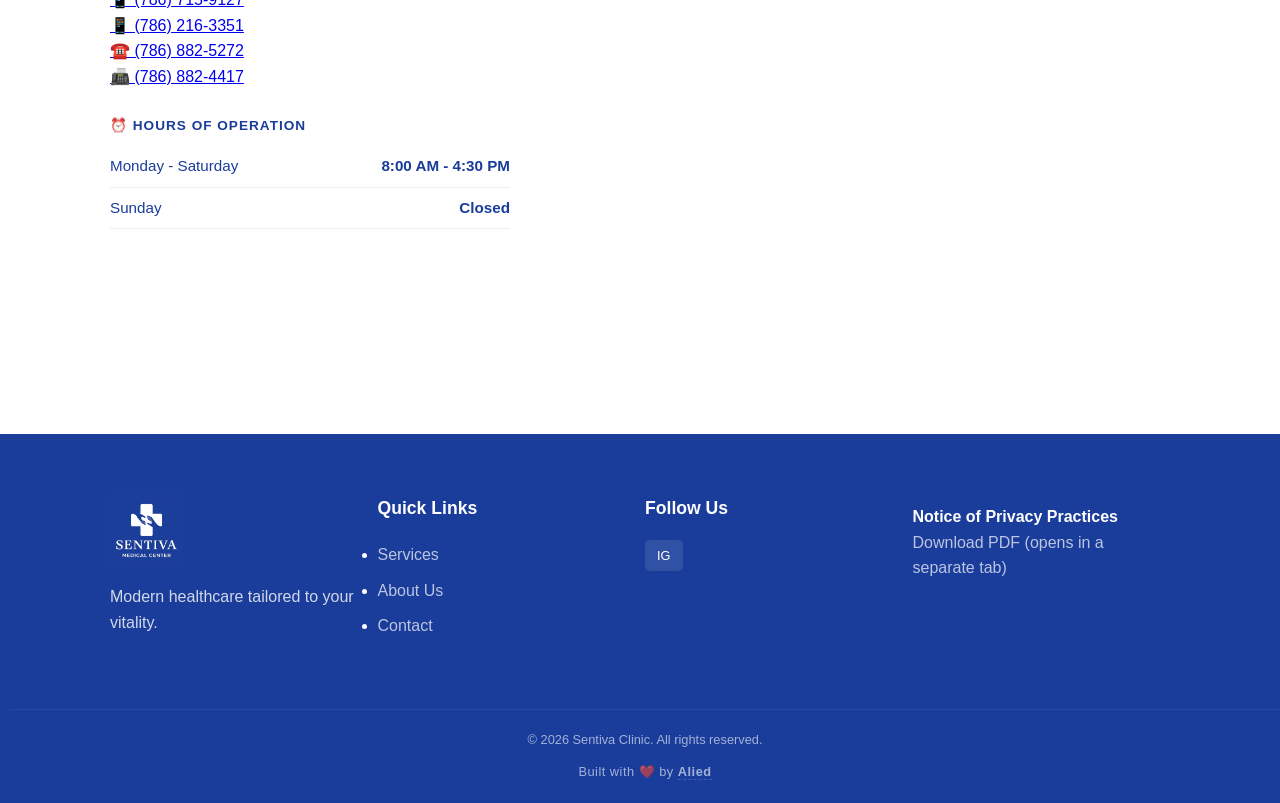
==== commit b52e084f: "Just place the embed code below as the first entry in your site's <head> tag, and you're good to go!" ====
--- a/docs/index.html
+++ b/docs/index.html
@@ -2,6 +2,7 @@
 <html lang="en">
 
 <head>
+    <script src="https://cdn.userway.org/widget.js" data-account="gHh5Q0fMkD"></script>
     <meta charset="UTF-8">
     <meta name="viewport" content="width=device-width, initial-scale=1.0">
     <title data-en="Sentiva Clinic | Compassionate Healthcare in Miami"
--- a/docs/sentiva.css
+++ b/docs/sentiva.css
@@ -463,8 +463,8 @@
 
 .footer-content {
   display: grid;
-  grid-template-columns: 2fr 1fr 1fr 2fr;
-  gap: 40px;
+  grid-template-columns: 1fr 1fr 1fr 1fr;
+  gap: 10px;
 }
 
 .footer-brand p {
@@ -529,6 +529,7 @@
 .footer-bottom {
   text-align: center;
   margin-top: 60px;
+  margin-left: 10px;
   padding-top: 20px;
   border-top: 1px solid rgba(255, 255, 255, 0.1);
   font-size: 0.8rem;
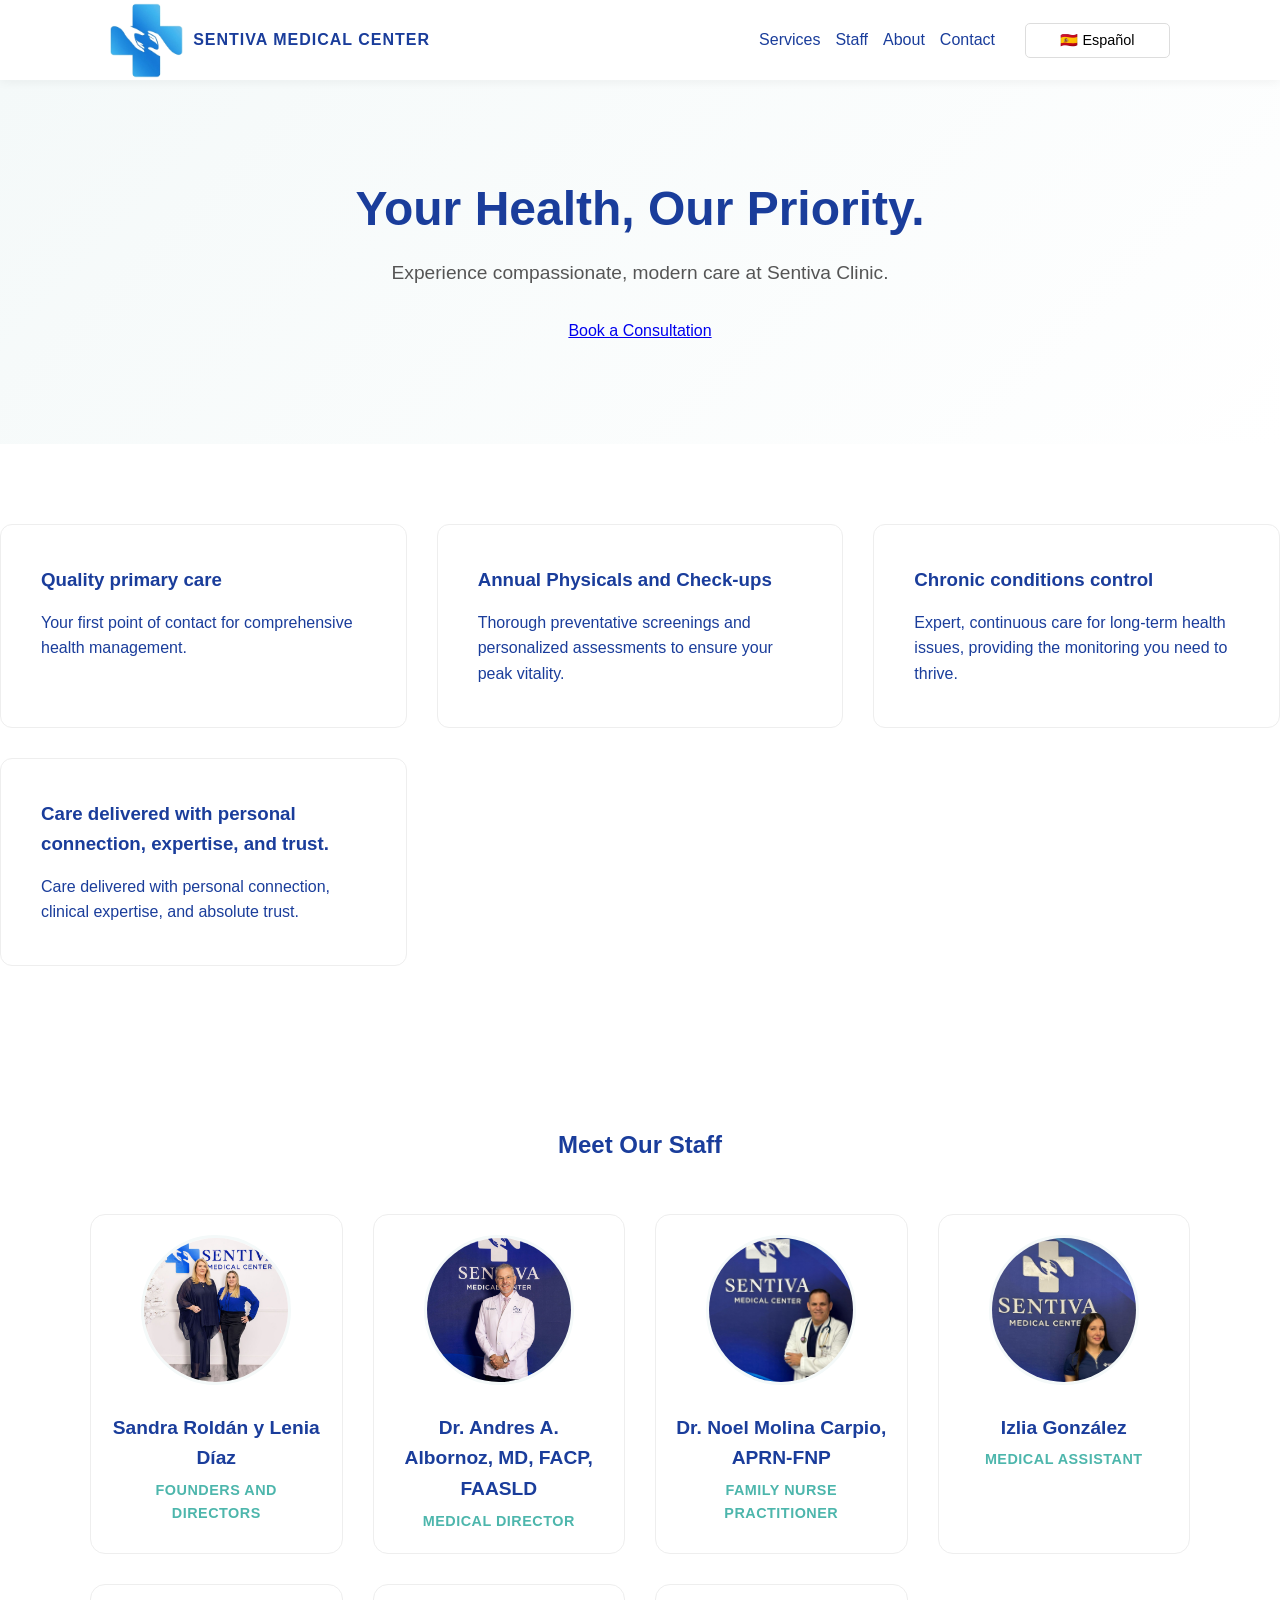
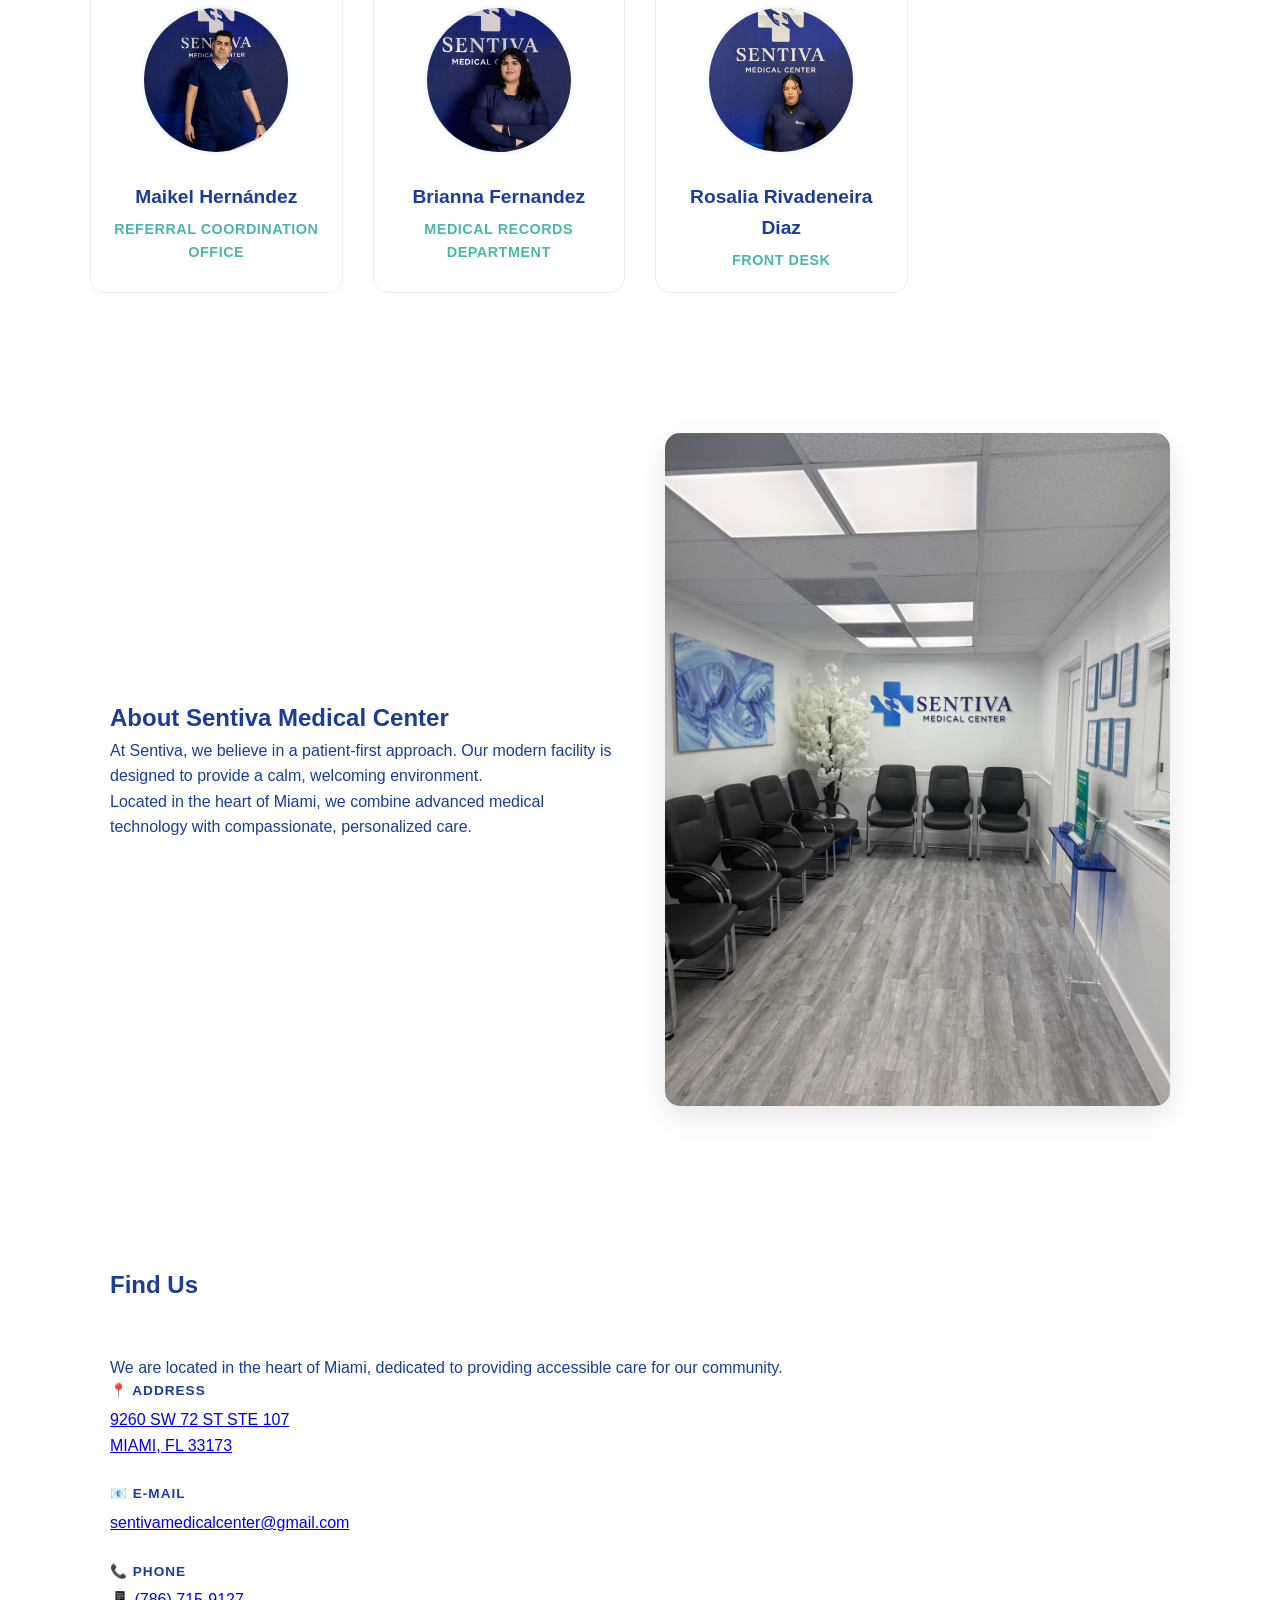
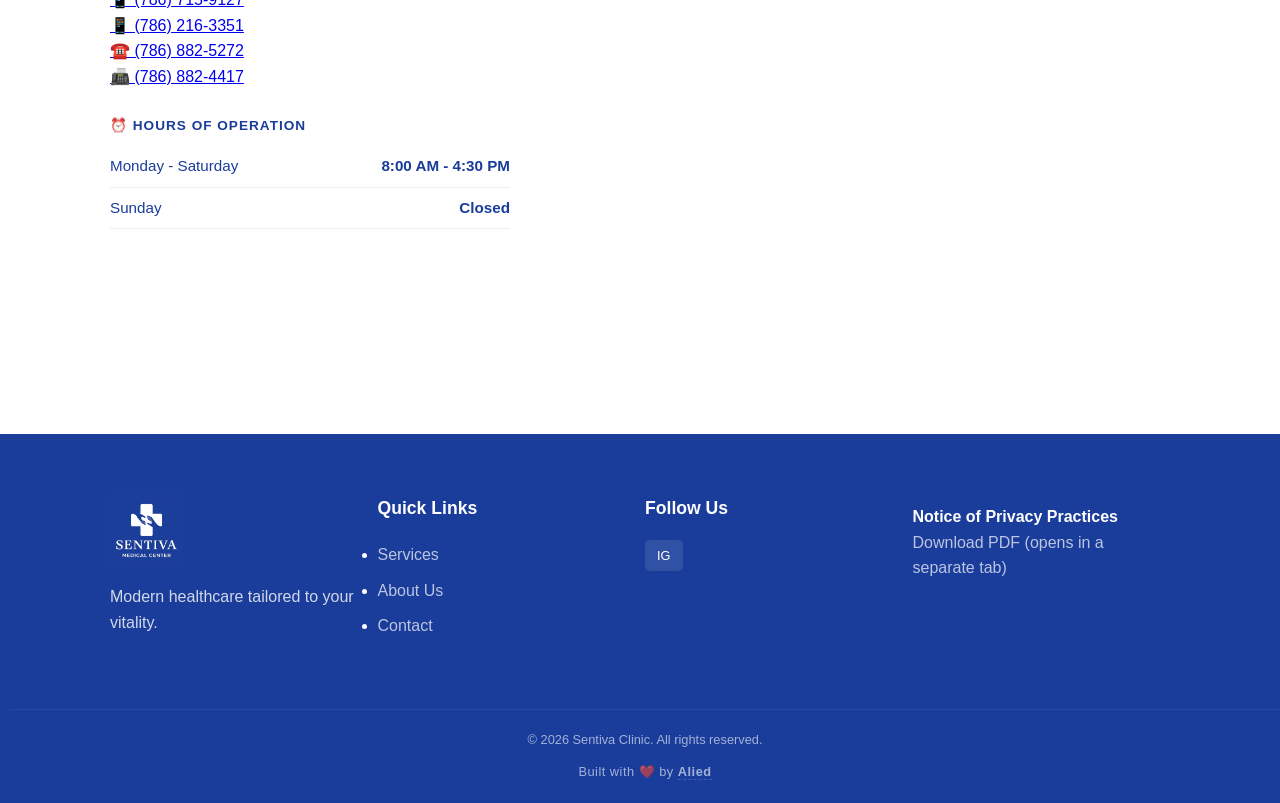
==== commit 88a06cf1: "Replace Bertha with Izlia" ====
--- a/docs/index.html
+++ b/docs/index.html
@@ -105,8 +105,8 @@
                     Family Nurse Practitioner</p>
             </div>
             <div class="team-card">
-                <img src="img/photos/medical_assistant_logo.jpeg" alt="Bertha Viera" class="staff-photo">
-                <h3 class="staff-name">Bertha Viera</h3>
+                <img src="img/photos/medical_assistant_logo.jpeg" alt="Izlia González" class="staff-photo">
+                <h3 class="staff-name">Izlia González</h3>
                 <p class="staff-role" data-en="Medical Assistant" data-es="Asistente Médico">
                     Medical Assistant</p>
             </div>
